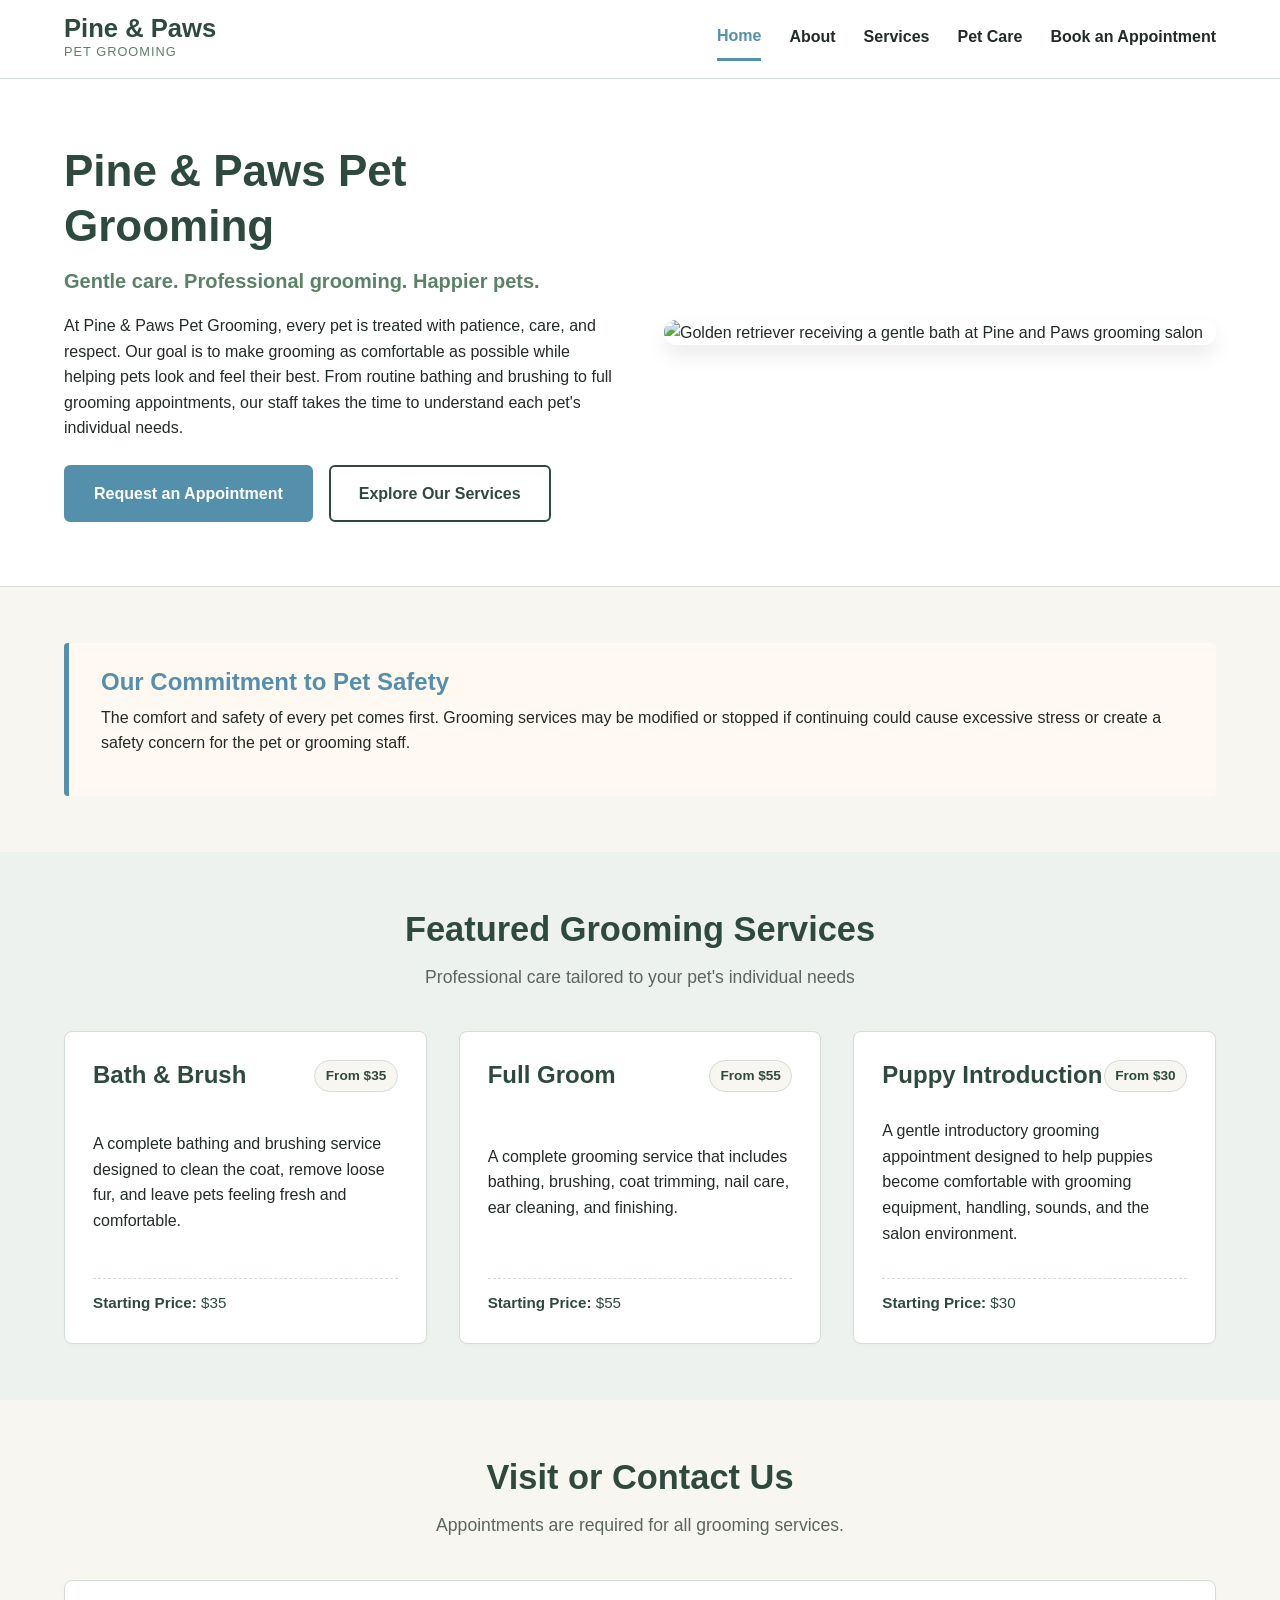
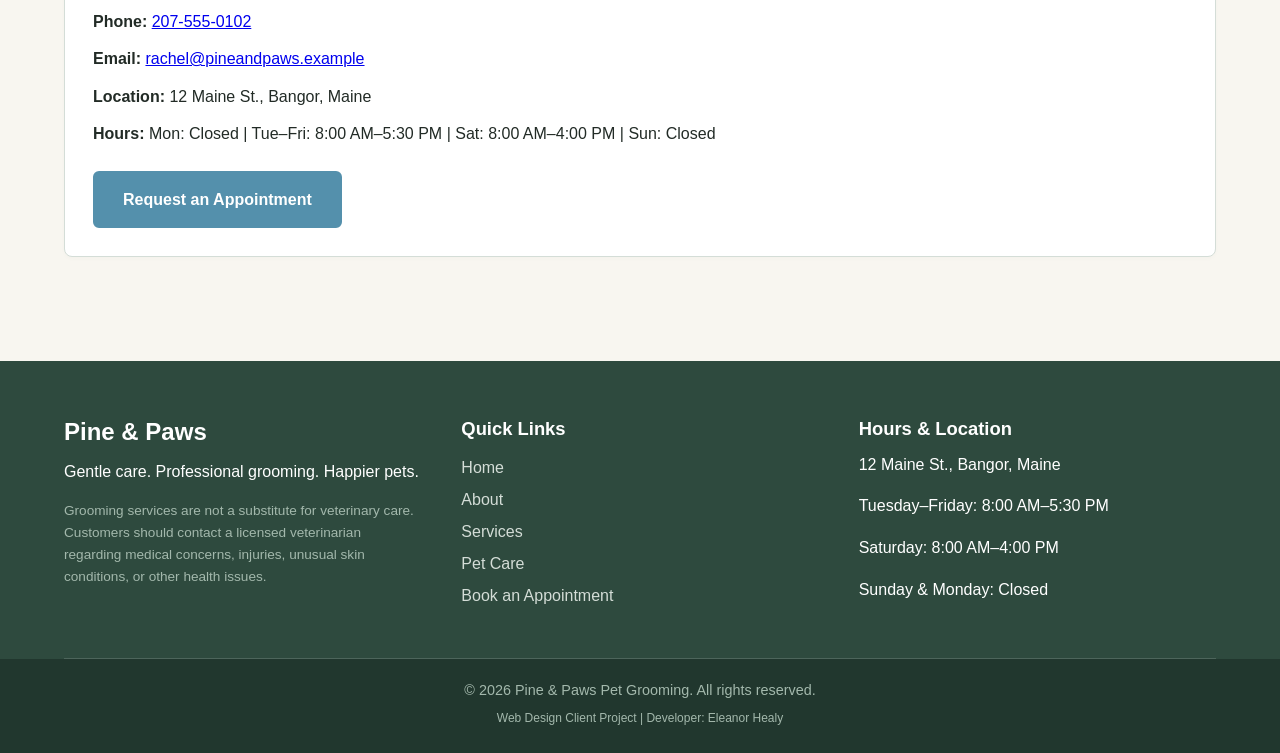
==== index.html @ 64200d26 "Update HTML Working on fixing my book page still" ====
<!DOCTYPE html>
<html lang="en">

<head>
   <meta charset="UTF-8">
   <meta name="viewport" content="width=device-width, initial-scale=1.0">
   <title>Pine & Paws Pet Grooming | Gentle & Professional Care in Bangor, ME</title>
   <link rel="stylesheet" href="css/style.css">
</head>

<body>

   <header class="site-header">
       <div class="container header-container">
           <a href="index.html" class="brand-logo" aria-label="Pine and Paws Pet Grooming Home">
               <div>
                   <span class="logo-text">Pine & Paws</span>
                   <span class="logo-tagline">Pet Grooming</span>
               </div>
           </a>
           <nav class="main-nav" aria-label="Main Navigation">
               <ul>
                   <li><a href="index.html" class="active">Home</a></li>
                   <li><a href="about.html">About</a></li>
                   <li><a href="services.html">Services</a></li>
                   <li><a href="pet-care.html">Pet Care</a></li>
                   <li><a href="book.html">Book an Appointment</a></li>
               </ul>
           </nav>
       </div>
   </header>

   <main>
       <section class="hero" id="home">
           <div class="container hero-grid">
               <div class="hero-content">
                   <h1>Pine & Paws Pet Grooming</h1>
                   <p class="lead">Gentle care. Professional grooming. Happier pets.</p>
                   <p>
                       At Pine & Paws Pet Grooming, every pet is treated with patience, care, and respect. Our goal is to make grooming as comfortable as possible while helping pets look and feel their best. From routine bathing and brushing to full grooming appointments, our staff takes the time to understand each pet's individual needs.
                   </p>
                   <div class="hero-actions">
                       <a href="book.html" class="button">Request an Appointment</a>
                       <a href="services.html" class="button button-outline">Explore Our Services</a>
                   </div>
               </div>
               <div class="hero-image">
                   <img src="https://images.unsplash.com/photo-1719464454959-9cf304ef4774?q=80&w=1170&auto=format&fit=crop" alt="Golden retriever receiving a gentle bath at Pine and Paws grooming salon">
               </div>
           </div>
       </section>

       <section class="section">
           <div class="container">
               <div class="safety-callout">
                   <h3>Our Commitment to Pet Safety</h3>
                   <p>The comfort and safety of every pet comes first. Grooming services may be modified or stopped if continuing could cause excessive stress or create a safety concern for the pet or grooming staff.</p>
               </div>
           </div>
       </section>

       <section class="section section-alt" id="services">
           <div class="container">
               <div class="section-title">
                   <h2>Featured Grooming Services</h2>
                   <p>Professional care tailored to your pet's individual needs</p>
               </div>
              
               <div class="card-grid">
                   <article class="card service-card">
                       <div class="service-card-header">
                           <h3>Bath & Brush</h3>
                           <span class="badge">From $35</span>
                       </div>
                       <p>A complete bathing and brushing service designed to clean the coat, remove loose fur, and leave pets feeling fresh and comfortable.</p>
                       <div class="service-meta"><strong>Starting Price:</strong> $35</div>
                   </article>

                   <article class="card service-card">
                       <div class="service-card-header">
                           <h3>Full Groom</h3>
                           <span class="badge">From $55</span>
                       </div>
                       <p>A complete grooming service that includes bathing, brushing, coat trimming, nail care, ear cleaning, and finishing.</p>
                       <div class="service-meta"><strong>Starting Price:</strong> $55</div>
                   </article>

                   <article class="card service-card">
                       <div class="service-card-header">
                           <h3>Puppy Introduction</h3>
                           <span class="badge">From $30</span>
                       </div>
                       <p>A gentle introductory grooming appointment designed to help puppies become comfortable with grooming equipment, handling, sounds, and the salon environment.</p>
                       <div class="service-meta"><strong>Starting Price:</strong> $30</div>
                   </article>
               </div>
           </div>
       </section>

       <section class="section" id="contact">
           <div class="container">
               <div class="section-title">
                   <h2>Visit or Contact Us</h2>
                   <p>Appointments are required for all grooming services.</p>
               </div>

               <div class="card">
                   <ul class="contact-info-list">
                       <li class="contact-info-item">
                           <strong>Phone:</strong> <a href="tel:2075550102">207-555-0102</a>
                       </li>
                       <li class="contact-info-item">
                           <strong>Email:</strong> <a href="mailto:rachel@pineandpaws.example">rachel@pineandpaws.example</a>
                       </li>
                       <li class="contact-info-item">
                           <strong>Location:</strong> 12 Maine St., Bangor, Maine
                       </li>
                       <li class="contact-info-item">
                           <strong>Hours:</strong> Mon: Closed | Tue–Fri: 8:00 AM–5:30 PM | Sat: 8:00 AM–4:00 PM | Sun: Closed
                       </li>
                   </ul>
                   <a href="book.html" class="button">Request an Appointment</a>
               </div>
           </div>
       </section>
   </main>

   <footer class="site-footer">
       <div class="container footer-grid">
           <div class="footer-col">
               <h3>Pine & Paws</h3>
               <p>Gentle care. Professional grooming. Happier pets.</p>
               <p class="disclaimer-text">Grooming services are not a substitute for veterinary care. Customers should contact a licensed veterinarian regarding medical concerns, injuries, unusual skin conditions, or other health issues.</p>
           </div>
           <div class="footer-col">
               <h4>Quick Links</h4>
               <ul>
                   <li><a href="index.html">Home</a></li>
                   <li><a href="about.html">About</a></li>
                   <li><a href="services.html">Services</a></li>
                   <li><a href="pet-care.html">Pet Care</a></li>
                   <li><a href="book.html">Book an Appointment</a></li>
               </ul>
           </div>
           <div class="footer-col">
               <h4>Hours & Location</h4>
               <p>12 Maine St., Bangor, Maine</p>
               <p>Tuesday–Friday: 8:00 AM–5:30 PM</p>
               <p>Saturday: 8:00 AM–4:00 PM</p>
               <p>Sunday & Monday: Closed</p>
           </div>
       </div>
       <div class="footer-bottom">
           <div class="container">
               <p>&copy; 2026 Pine & Paws Pet Grooming. All rights reserved.</p>
               <p><small>Web Design Client Project | Developer: Eleanor Healy</small></p>
           </div>
       </div>
   </footer>

</body>
</html>
---- css/style.css ----
/* ==========================================================================
   1. CSS Variables & Global Resets
   ========================================================================== */
:root {
  --primary: #2E4A3E;        
  --secondary: #5B8266;      
  --accent: #5490ac;        
  --bg-main: #F8F6F0;        
  --bg-card: #FFFFFF;       
  --bg-alt: #EEF2EE;         
  --text: #222B26;           
  --text-muted: #5A665E;    
  --border: #D4DDD7;        
}

*, *::before, *::after {
  box-sizing: border-box;
  margin: 0;
  padding: 0;
}

body {
  font-family: 'Plus Jakarta Sans', Arial, Helvetica, sans-serif;
  color: var(--text);
  background-color: var(--bg-main);
  line-height: 1.6;
}

img {
  max-width: 100%;
  height: auto;
  display: block;
}

h1, h2, h3, h4 {
  color: var(--primary);
  line-height: 1.25;
  margin-bottom: 0.75rem;
}

h1 { font-size: 2.5rem; }
h2 { font-size: 2rem; }
h3 { font-size: 1.5rem; }
h4 { font-size: 1.15rem; }

p {
  margin-bottom: 1rem;
}

/* ==========================================================================
   2. Container & Utility Classes
   ========================================================================== */
.container {
  width: 90%;
  max-width: 1200px;
  margin: 0 auto;
}

.section {
  padding: 3.5rem 0;
}

.section-alt {
  background-color: var(--bg-alt);
}

.section-title {
  text-align: center;
  margin-bottom: 2.5rem;
}

.section-title p {
  color: var(--text-muted);
  font-size: 1.1rem;
}

.button {
  display: inline-block;
  padding: 0.85rem 1.75rem;
  background-color: var(--accent);
  color: #FFFFFF;
  text-decoration: none;
  border-radius: 6px;
  font-weight: 600;
  border: 2px solid var(--accent);
  transition: background-color 0.2s ease, color 0.2s ease;
  cursor: pointer;
}

.button:hover {
  background-color: #2c708b;
  border-color: #2c708b;
  color: #FFFFFF;
}

.button-outline {
  background-color: transparent;
  color: var(--primary);
  border-color: var(--primary);
}

.button-outline:hover {
  background-color: var(--primary);
  color: #FFFFFF;
}

.badge {
  display: inline-block;
  background-color: var(--bg-main);
  color: var(--primary);
  padding: 0.25rem 0.65rem;
  border-radius: 20px;
  font-size: 0.85rem;
  font-weight: 700;
  border: 1px solid var(--border);
}

.safety-callout {
  background-color: #FFF9F2;
  border-left: 5px solid var(--accent);
  padding: 1.5rem 2rem;
  border-radius: 4px;
}

.safety-callout h3 {
  color: var(--accent);
  margin-bottom: 0.5rem;
}

/* ==========================================================================
   3. Site Header & Navigation
   ========================================================================== */
.site-header {
  background-color: var(--bg-card);
  border-bottom: 1px solid var(--border);
  position: sticky;
  top: 0;
  z-index: 100;
}

.header-container {
  display: flex;
  justify-content: space-between;
  align-items: center;
  padding: 1rem 0;
}

.brand-logo {
  text-decoration: none;
}

.logo-text {
  display: block;
  font-size: 1.6rem;
  font-weight: 800;
  color: var(--primary);
  line-height: 1;
}

.logo-tagline {
  display: block;
  font-size: 0.8rem;
  color: var(--secondary);
  text-transform: uppercase;
  letter-spacing: 1px;
}

.main-nav ul {
  display: flex;
  list-style: none;
  gap: 1.75rem;
}

.main-nav a {
  text-decoration: none;
  color: var(--text);
  font-weight: 600;
  padding-bottom: 0.25rem;
  transition: color 0.2s ease, border-bottom 0.2s ease;
}

.main-nav a:hover,
.main-nav a.active {
  color: var(--accent);
  border-bottom: 2px solid var(--accent);
}

/* ==========================================================================
   4. Hero Section
   ========================================================================== */
.hero {
  padding: 4rem 0;
  background-color: var(--bg-card);
  border-bottom: 1px solid var(--border);
}

.hero-grid {
  display: flex;
  align-items: center;
  gap: 3rem;
}

.hero-content {
  flex: 1;
}

.hero-content .lead {
  font-size: 1.25rem;
  color: var(--secondary);
  font-weight: 600;
  margin-bottom: 1rem;
}

.hero-actions {
  display: flex;
  gap: 1rem;
  margin-top: 1.5rem;
}

.hero-image {
  flex: 1;
}

.hero-image img {
  border-radius: 12px;
  box-shadow: 0 10px 20px rgba(0,0,0,0.08);
}

/* ==========================================================================
   5. Card Grids & Content Components
   ========================================================================== */
.card-grid {
  display: grid;
  grid-template-columns: repeat(3, 1fr);
  gap: 2rem;
}

.pet-care-grid {
  display: grid;
  grid-template-columns: repeat(2, 1fr);
  gap: 2rem;
}

.card {
  background: var(--bg-card);
  padding: 1.75rem;
  border: 1px solid var(--border);
  border-radius: 8px;
  box-shadow: 0 2px 4px rgba(0,0,0,0.02);
}

.service-card {
  display: flex;
  flex-direction: column;
  justify-content: space-between;
}

.service-card-header {
  display: flex;
  justify-content: space-between;
  align-items: flex-start;
  margin-bottom: 1rem;
}

.service-meta {
  margin-top: 1rem;
  padding-top: 0.75rem;
  border-top: 1px dashed var(--border);
  font-size: 0.95rem;
  color: var(--primary);
}


.contact-info-list {
  list-style: none;
  margin-bottom: 1.5rem;
}

.contact-info-item {
  margin-bottom: 0.75rem;
}

/* ==========================================================================
   6. Form Controls & Layouts
   ========================================================================== */
.two-column {
  display: flex;
  gap: 2rem;
}

.two-column .col {
  flex: 1;
}

.form-group {
  margin-bottom: 1.25rem;
}

.form-group label {
  display: block;
  font-weight: 600;
  margin-bottom: 0.35rem;
}

.form-control {
  width: 100%;
  padding: 0.75rem;
  border: 1px solid var(--border);
  border-radius: 6px;
  font-family: inherit;
  font-size: 1rem;
  background-color: var(--bg-main);
}

.form-control:focus {
  outline: none;
  border-color: var(--secondary);
  background-color: #FFFFFF;
}

textarea.form-control {
  min-height: 120px;
  resize: vertical;
}

/* ==========================================================================
   7. Site Footer
   ========================================================================== */
.site-footer {
  background-color: var(--primary);
  color: #FFFFFF;
  padding: 3.5rem 0 0 0;
  margin-top: 3rem;
}

.site-footer h3, 
.site-footer h4 {
  color: #FFFFFF;
}

.footer-grid {
  display: flex;
  justify-content: space-between;
  gap: 2.5rem;
  padding-bottom: 2.5rem;
  border-bottom: 1px solid rgba(255,255,255,0.15);
}

.footer-col {
  flex: 1;
}

.footer-col ul {
  list-style: none;
}

.footer-col a {
  color: #D4DDD7;
  text-decoration: none;
  line-height: 2;
  transition: color 0.2s ease;
}

.footer-col a:hover {
  color: var(--accent);
}

.disclaimer-text {
  font-size: 0.85rem;
  color: #A3B8AC;
  margin-top: 0.75rem;
}

.footer-bottom {
  background-color: #21372E;
  padding: 1.25rem 0;
  text-align: center;
  font-size: 0.9rem;
  color: #A3B8AC;
}

.footer-bottom p {
  margin-bottom: 0.25rem;
}

/* ==========================================================================
   8. About Page
   ========================================================================== */
.about-hero {
  background-color: var(--bg-card);
  padding: 3rem 0;
  border-bottom: 1px solid var(--border);
  text-align: center;
}

.about-hero h1 {
  margin-bottom: 0.5rem;
}

.about-hero .lead {
  font-size: 1.2rem;
  color: var(--secondary);
  max-width: 700px;
  margin: 0 auto;
}


.about-story-grid {
  display: flex;
  align-items: center;
  gap: 3rem;
}

.about-story-content {
  flex: 1;
}

.about-story-image {
  flex: 1;
}

.about-story-image img {
  border-radius: 12px;
  box-shadow: 0 8px 16px rgba(0,0,0,0.06);
}


.values-grid {
  display: grid;
  grid-template-columns: repeat(3, 1fr);
  gap: 1.5rem;
}

.value-card {
  text-align: center;
  padding: 2rem 1.5rem;
}

.value-card h3 {
  color: var(--primary);
  margin-bottom: 0.75rem;
}


.team-card {
  display: flex;
  align-items: center;
  gap: 2rem;
  background-color: var(--bg-card);
  border: 1px solid var(--border);
  border-radius: 8px;
  padding: 2rem;
}

.team-image {
  width: 220px;
  height: 220px;
  object-fit: cover;
  border-radius: 50%;
  border: 4px solid var(--secondary);
  flex-shrink: 0;
}

.team-details {
  flex: 1;
}

.team-role {
  color: var(--accent);
  font-weight: 700;
  font-size: 0.95rem;
  text-transform: uppercase;
  letter-spacing: 0.5px;
  margin-bottom: 0.75rem;
}
/* ==========================================================================
   9. Services Page
   ========================================================================== */
.about-hero {
  background-color: var(--bg-card);
  padding: 3rem 0;
  border-bottom: 1px solid var(--border);
  text-align: center;
}

.about-hero h1 {
  margin-bottom: 0.5rem;
}

.about-hero .lead {
  font-size: 1.2rem;
  color: var(--secondary);
  max-width: 700px;
  margin: 0 auto;
}


.about-story-grid {
  display: flex;
  align-items: center;
  gap: 3rem;
}

.about-story-content {
  flex: 1;
}

.about-story-image {
  flex: 1;
}

.about-story-image img {
  border-radius: 12px;
  box-shadow: 0 8px 16px rgba(0,0,0,0.06);
}


.values-grid {
  display: grid;
  grid-template-columns: repeat(3, 1fr);
  gap: 1.5rem;
}

.value-card {
  text-align: center;
  padding: 2rem 1.5rem;
}

.value-card h3 {
  color: var(--primary);
  margin-bottom: 0.75rem;
}


.team-card {
  display: flex;
  align-items: center;
  gap: 2rem;
  background-color: var(--bg-card);
  border: 1px solid var(--border);
  border-radius: 8px;
  padding: 2rem;
}

.team-image {
  width: 220px;
  height: 220px;
  object-fit: cover;
  border-radius: 50%;
  border: 4px solid var(--secondary);
  flex-shrink: 0;
}

.team-details {
  flex: 1;
}

.team-role {
  color: var(--accent);
  font-weight: 700;
  font-size: 0.95rem;
  text-transform: uppercase;
  letter-spacing: 0.5px;
  margin-bottom: 0.75rem;
}
/* ==========================================================================
   10. Booking Page
   ========================================================================== */
.about-hero {
  background-color: var(--bg-card);
  padding: 3rem 0;
  border-bottom: 1px solid var(--border);
  text-align: center;
}

.about-hero h1 {
  margin-bottom: 0.5rem;
}

.about-hero .lead {
  font-size: 1.2rem;
  color: var(--secondary);
  max-width: 700px;
  margin: 0 auto;
}


.about-story-grid {
  display: flex;
  align-items: center;
  gap: 3rem;
}

.about-story-content {
  flex: 1;
}

.about-story-image {
  flex: 1;
}

.about-story-image img {
  border-radius: 12px;
  box-shadow: 0 8px 16px rgba(0,0,0,0.06);
}


.values-grid {
  display: grid;
  grid-template-columns: repeat(3, 1fr);
  gap: 1.5rem;
}

.value-card {
  text-align: center;
  padding: 2rem 1.5rem;
}

.value-card h3 {
  color: var(--primary);
  margin-bottom: 0.75rem;
}


.team-card {
  display: flex;
  align-items: center;
  gap: 2rem;
  background-color: var(--bg-card);
  border: 1px solid var(--border);
  border-radius: 8px;
  padding: 2rem;
}

.team-image {
  width: 220px;
  height: 220px;
  object-fit: cover;
  border-radius: 50%;
  border: 4px solid var(--secondary);
  flex-shrink: 0;
}

.team-details {
  flex: 1;
}

.team-role {
  color: var(--accent);
  font-weight: 700;
  font-size: 0.95rem;
  text-transform: uppercase;
  letter-spacing: 0.5px;
  margin-bottom: 0.75rem;
}
.cta-container {
  text-align: center;
  padding: 2rem;
  background-color: var(--bg-card); /* Matches card background */
  border-radius: 8px;
  border: 1px solid var(--border);
}

.cta-button {
  display: inline-block;
  padding: 12px 28px;
  font-size: 1rem;
  font-weight: 600;
  color: #ffffff;
  background-color: var(--accent); /* Uses your primary accent color (#5490ac) */
  border: none;
  border-radius: 6px;
  text-decoration: none;
  transition: background-color 0.2s ease-in-out, transform 0.1s ease-in-out;
  cursor: pointer;
}

.cta-button:hover {
  background-color: #427891; /* Darkened variant of --accent for hover effect */
  transform: translateY(-2px);
}

.cta-button:focus {
  outline: 3px solid var(--secondary); /* Highlight ring using secondary color */
}
/* ==========================================================================
   11. Phase 2: Accessibility & Focus States
   ========================================================================== */

a:focus-visible,
button:focus-visible,
input:focus-visible,
select:focus-visible,
textarea:focus-visible,
.cta-button:focus-visible {
  outline: 3px solid var(--accent);
  outline-offset: 3px;
  border-radius: 4px;
}

.main-nav a,
.button,
.cta-button,
.form-control,
button {
  min-height: 44px;
  display: inline-flex;
  align-items: center;
}

.main-nav a.active {
  font-weight: 700;
  border-bottom: 3px solid var(--accent);
}

h1 {
  font-size: clamp(2rem, 4vw + 1rem, 2.75rem);
}

h2 {
  font-size: clamp(1.5rem, 2.5vw + 0.8rem, 2.15rem);
}


/* ==========================================================================
   12. Responsive Breakpoint 1: Tablets & Laptops (max-width: 900px)
   ========================================================================== */
@media (max-width: 900px) {
  .container {
    width: 92%;
  }

  .card-grid,
  .values-grid {
    grid-template-columns: repeat(2, 1fr);
    gap: 1.5rem;
  }

  .hero-grid,
  .about-story-grid {
    gap: 2rem;
  }

  .footer-grid {
    flex-wrap: wrap;
    gap: 2rem;
  }

  .footer-col {
    flex: 1 1 45%;
  }

  .team-card {
    gap: 1.5rem;
    padding: 1.5rem;
  }

  .team-image {
    width: 160px;
    height: 160px;
  }
}


/* ==========================================================================
   13. Responsive Breakpoint 2: Smartphones & Mobile (max-width: 600px)
   ========================================================================== */
@media (max-width: 600px) {
  /* Section padding optimization */
  .section {
    padding: 2.25rem 0;
  }

  .header-container {
    flex-direction: column;
    gap: 1rem;
    text-align: center;
  }

  .main-nav ul {
    flex-direction: column;
    gap: 0.5rem;
    width: 100%;
  }

  .main-nav a {
    display: block;
    width: 100%;
    justify-content: center;
    background-color: var(--bg-alt);
    border-radius: 6px;
    padding: 0.65rem 1rem;
  }

  .main-nav a.active {
    border-bottom: none;
    border-left: 4px solid var(--accent);
  }

  .hero-grid,
  .about-story-grid {
    flex-direction: column;
    text-align: center;
  }

  .hero-actions {
    flex-direction: column;
    width: 100%;
  }

  .hero-actions .button {
    width: 100%;
    justify-content: center;
  }

  .card-grid,
  .pet-care-grid,
  .values-grid {
    grid-template-columns: 1fr;
    gap: 1.25rem;
  }

  .two-column {
    flex-direction: column;
    gap: 0;
  }

  .form-control {
    width: 100%;
  }

  .team-card {
    flex-direction: column;
    text-align: center;
  }

  .team-image {
    width: 140px;
    height: 140px;
  }

  /* Footer Mobile Stacking */
  .footer-grid {
    flex-direction: column;
    gap: 1.5rem;
  }

  .footer-col {
    flex: 1 1 100%;
  }

  /* Mobile Safety Callout */
  .safety-callout {
    padding: 1.25rem 1rem;
  }
}
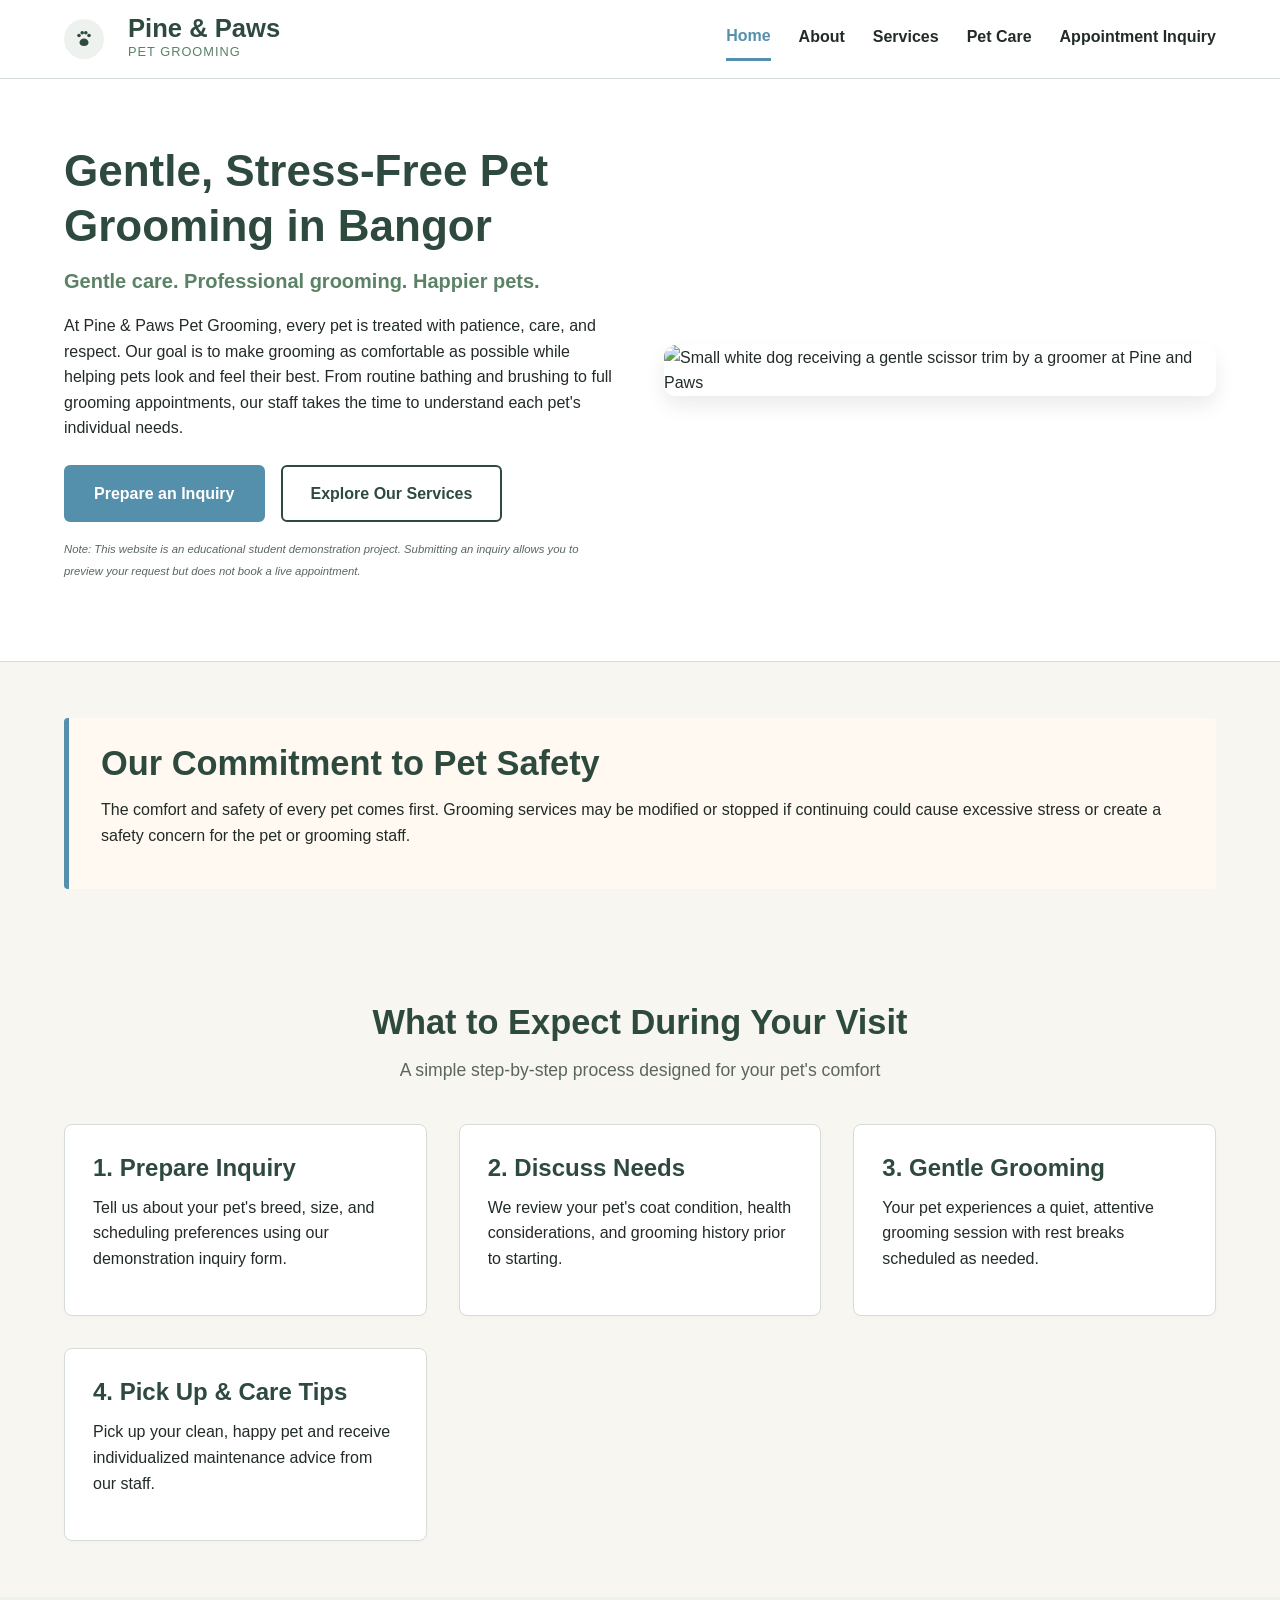
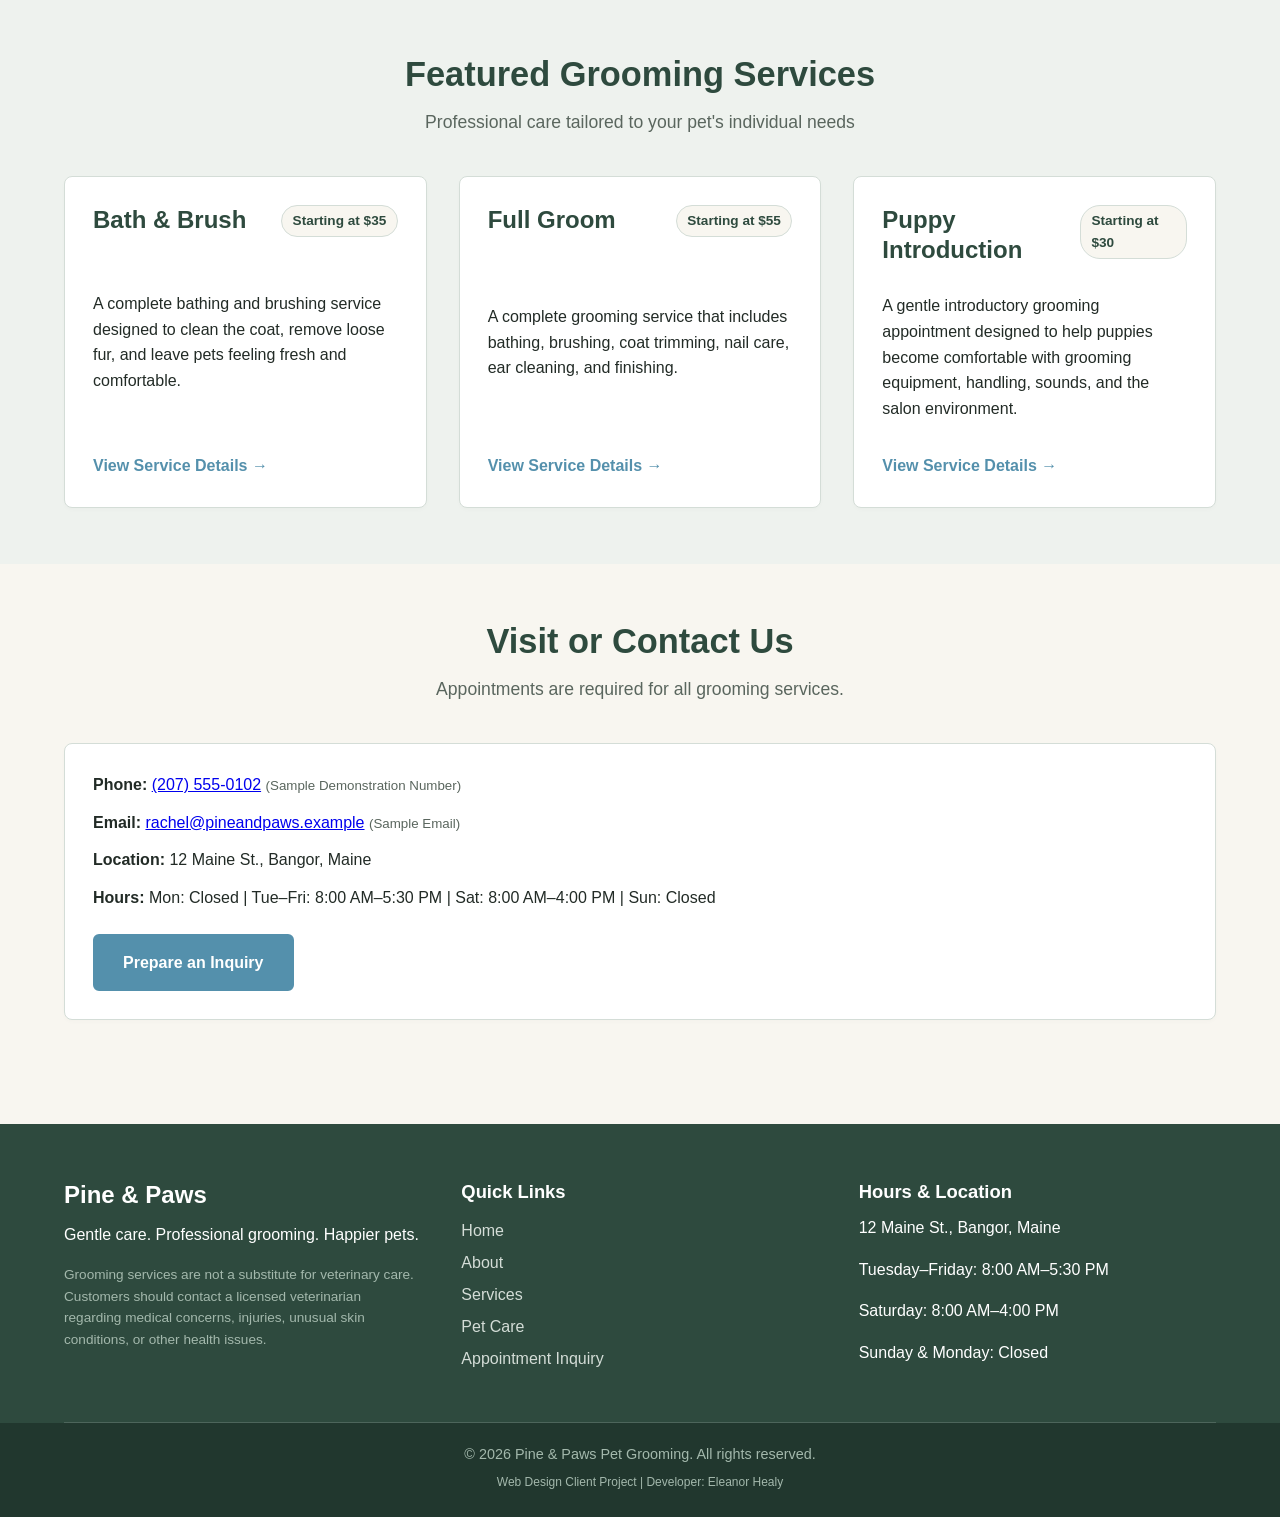
==== commit 0a020d7d: "Updated the pages to better meet the requirments I worked on all the pages to meet the new requests " ====
--- a/index.html
+++ b/index.html
@@ -13,39 +13,54 @@
    <header class="site-header">
        <div class="container header-container">
            <a href="index.html" class="brand-logo" aria-label="Pine and Paws Pet Grooming Home">
+               <!-- Paw Print Logo Mark -->
+               <div class="logo-mark" aria-hidden="true" style="display: flex; align-items: center; justify-content: center; width: 40px; height: 40px; background-color: var(--bg-alt); border-radius: 50%; color: var(--primary); flex-shrink: 0; margin-right: 0.75rem;">
+                   <svg width="24" height="24" viewBox="0 0 24 24" fill="currentColor" style="color: var(--primary);">
+                       <!-- Main pad -->
+                       <path d="M12 11.5c-2.5 0-4.5 1.8-4.5 4 0 1.8 1.5 3.5 4.5 3.5s4.5-1.7 4.5-3.5c0-2.2-2-4-4.5-4z"/>
+                       <!-- Toe pads -->
+                       <circle cx="7" cy="8.5" r="1.8"/>
+                       <circle cx="10.2" cy="5.8" r="1.8"/>
+                       <circle cx="13.8" cy="5.8" r="1.8"/>
+                       <circle cx="17" cy="8.5" r="1.8"/>
+                   </svg>
+               </div>
                <div>
                    <span class="logo-text">Pine & Paws</span>
                    <span class="logo-tagline">Pet Grooming</span>
                </div>
-           </a>
-           <nav class="main-nav" aria-label="Main Navigation">
-               <ul>
-                   <li><a href="index.html" class="active">Home</a></li>
-                   <li><a href="about.html">About</a></li>
-                   <li><a href="services.html">Services</a></li>
-                   <li><a href="pet-care.html">Pet Care</a></li>
-                   <li><a href="book.html">Book an Appointment</a></li>
-               </ul>
-           </nav>
+            </a>
+        
+            <nav class="main-nav" id="main-navigation" aria-label="Main Navigation">
+                <ul>
+                    <li><a href="index.html" class="active">Home</a></li>
+                    <li><a href="about.html">About</a></li>
+                    <li><a href="services.html">Services</a></li>
+                    <li><a href="pet-care.html">Pet Care</a></li>
+                    <li><a href="contact.html">Appointment Inquiry</a></li>
+                </ul>
+            </nav>
        </div>
+       <script src="js/script.js" defer></script>
    </header>
 
    <main>
        <section class="hero" id="home">
            <div class="container hero-grid">
                <div class="hero-content">
-                   <h1>Pine & Paws Pet Grooming</h1>
+                   <h1>Gentle, Stress-Free Pet Grooming in Bangor</h1>
                    <p class="lead">Gentle care. Professional grooming. Happier pets.</p>
                    <p>
                        At Pine & Paws Pet Grooming, every pet is treated with patience, care, and respect. Our goal is to make grooming as comfortable as possible while helping pets look and feel their best. From routine bathing and brushing to full grooming appointments, our staff takes the time to understand each pet's individual needs.
                    </p>
                    <div class="hero-actions">
-                       <a href="book.html" class="button">Request an Appointment</a>
+                       <a href="contact.html" class="button">Prepare an Inquiry</a>
                        <a href="services.html" class="button button-outline">Explore Our Services</a>
                    </div>
+                   <p class="demo-note-inline" style="margin-top: 1rem; font-size: 0.85rem; color: var(--text-muted, #5A665E);"><small><em>Note: This website is an educational student demonstration project. Submitting an inquiry allows you to preview your request but does not book a live appointment.</em></small></p>
                </div>
                <div class="hero-image">
-                   <img src="https://images.unsplash.com/photo-1719464454959-9cf304ef4774?q=80&w=1170&auto=format&fit=crop" alt="Golden retriever receiving a gentle bath at Pine and Paws grooming salon">
+                   <img src="https://images.unsplash.com/photo-1719464454959-9cf304ef4774?q=80&w=1170&auto=format&fit=crop" alt="Small white dog receiving a gentle scissor trim by a groomer at Pine and Paws">
                </div>
            </div>
        </section>
@@ -53,8 +68,35 @@
        <section class="section">
            <div class="container">
                <div class="safety-callout">
-                   <h3>Our Commitment to Pet Safety</h3>
+                   <h2>Our Commitment to Pet Safety</h2>
                    <p>The comfort and safety of every pet comes first. Grooming services may be modified or stopped if continuing could cause excessive stress or create a safety concern for the pet or grooming staff.</p>
+               </div>
+           </div>
+       </section>
+
+       <section class="section" id="what-to-expect">
+           <div class="container">
+               <div class="section-title">
+                   <h2>What to Expect During Your Visit</h2>
+                   <p>A simple step-by-step process designed for your pet's comfort</p>
+               </div>
+               <div class="card-grid">
+                   <div class="card">
+                       <h3>1. Prepare Inquiry</h3>
+                       <p>Tell us about your pet's breed, size, and scheduling preferences using our demonstration inquiry form.</p>
+                   </div>
+                   <div class="card">
+                       <h3>2. Discuss Needs</h3>
+                       <p>We review your pet's coat condition, health considerations, and grooming history prior to starting.</p>
+                   </div>
+                   <div class="card">
+                       <h3>3. Gentle Grooming</h3>
+                       <p>Your pet experiences a quiet, attentive grooming session with rest breaks scheduled as needed.</p>
+                   </div>
+                   <div class="card">
+                       <h3>4. Pick Up & Care Tips</h3>
+                       <p>Pick up your clean, happy pet and receive individualized maintenance advice from our staff.</p>
+                   </div>
                </div>
            </div>
        </section>
@@ -70,28 +112,34 @@
                    <article class="card service-card">
                        <div class="service-card-header">
                            <h3>Bath & Brush</h3>
-                           <span class="badge">From $35</span>
+                           <span class="badge">Starting at $35</span>
                        </div>
                        <p>A complete bathing and brushing service designed to clean the coat, remove loose fur, and leave pets feeling fresh and comfortable.</p>
-                       <div class="service-meta"><strong>Starting Price:</strong> $35</div>
+                       <div class="card-footer-action" style="margin-top: 1rem;">
+                           <a href="services.html?filter=bath-brush" style="color: var(--accent, #5490ac); font-weight: 600; text-decoration: none;">View Service Details &rarr;</a>
+                       </div>
                    </article>
 
                    <article class="card service-card">
                        <div class="service-card-header">
                            <h3>Full Groom</h3>
-                           <span class="badge">From $55</span>
+                           <span class="badge">Starting at $55</span>
                        </div>
                        <p>A complete grooming service that includes bathing, brushing, coat trimming, nail care, ear cleaning, and finishing.</p>
-                       <div class="service-meta"><strong>Starting Price:</strong> $55</div>
+                       <div class="card-footer-action" style="margin-top: 1rem;">
+                           <a href="services.html?filter=full-groom" style="color: var(--accent, #5490ac); font-weight: 600; text-decoration: none;">View Service Details &rarr;</a>
+                       </div>
                    </article>
 
                    <article class="card service-card">
                        <div class="service-card-header">
                            <h3>Puppy Introduction</h3>
-                           <span class="badge">From $30</span>
+                           <span class="badge">Starting at $30</span>
                        </div>
                        <p>A gentle introductory grooming appointment designed to help puppies become comfortable with grooming equipment, handling, sounds, and the salon environment.</p>
-                       <div class="service-meta"><strong>Starting Price:</strong> $30</div>
+                       <div class="card-footer-action" style="margin-top: 1rem;">
+                           <a href="services.html?filter=puppy-intro" style="color: var(--accent, #5490ac); font-weight: 600; text-decoration: none;">View Service Details &rarr;</a>
+                       </div>
                    </article>
                </div>
            </div>
@@ -107,10 +155,10 @@
                <div class="card">
                    <ul class="contact-info-list">
                        <li class="contact-info-item">
-                           <strong>Phone:</strong> <a href="tel:2075550102">207-555-0102</a>
-                       </li>
-                       <li class="contact-info-item">
-                           <strong>Email:</strong> <a href="mailto:rachel@pineandpaws.example">rachel@pineandpaws.example</a>
+                           <strong>Phone:</strong> <a href="tel:2075550102">(207) 555-0102</a> <small style="color: var(--text-muted, #5A665E);">(Sample Demonstration Number)</small>
+                       </li>
+                       <li class="contact-info-item">
+                           <strong>Email:</strong> <a href="mailto:rachel@pineandpaws.example">rachel@pineandpaws.example</a> <small style="color: var(--text-muted, #5A665E);">(Sample Email)</small>
                        </li>
                        <li class="contact-info-item">
                            <strong>Location:</strong> 12 Maine St., Bangor, Maine
@@ -119,7 +167,7 @@
                            <strong>Hours:</strong> Mon: Closed | Tue–Fri: 8:00 AM–5:30 PM | Sat: 8:00 AM–4:00 PM | Sun: Closed
                        </li>
                    </ul>
-                   <a href="book.html" class="button">Request an Appointment</a>
+                   <a href="contact.html" class="button">Prepare an Inquiry</a>
                </div>
            </div>
        </section>
@@ -139,7 +187,7 @@
                    <li><a href="about.html">About</a></li>
                    <li><a href="services.html">Services</a></li>
                    <li><a href="pet-care.html">Pet Care</a></li>
-                   <li><a href="book.html">Book an Appointment</a></li>
+                   <li><a href="contact.html">Appointment Inquiry</a></li>
                </ul>
            </div>
            <div class="footer-col">
--- a/css/style.css
+++ b/css/style.css
@@ -766,7 +766,6 @@
    13. Responsive Breakpoint 2: Smartphones & Mobile (max-width: 600px)
    ========================================================================== */
 @media (max-width: 600px) {
-  /* Section padding optimization */
   .section {
     padding: 2.25rem 0;
   }
@@ -839,7 +838,6 @@
     height: 140px;
   }
 
-  /* Footer Mobile Stacking */
   .footer-grid {
     flex-direction: column;
     gap: 1.5rem;
@@ -849,8 +847,87 @@
     flex: 1 1 100%;
   }
 
-  /* Mobile Safety Callout */
   .safety-callout {
     padding: 1.25rem 1rem;
   }
+}
+/* Style for the form dropdown trigger button */
+.form-toggle-btn {
+    background-color: #2c4c3b;
+    color: #ffffff;
+    border: none;
+    padding: 0.75rem 1.25rem;
+    font-size: 1rem;
+    border-radius: 4px;
+    cursor: pointer;
+    width: 100%;
+    text-align: left;
+    font-weight: bold;
+    margin-bottom: 1rem;
+}
+
+.form-toggle-btn:hover {
+    background-color: #3d6651;
+}
+
+/* Hide the form content by default */
+.form-dropdown-content {
+    display: none;
+}
+/* Styling for Collapsible Card Header Buttons */
+.card-toggle-btn {
+    background-color: #2c4c3b;
+    color: #ffffff;
+    border: none;
+    padding: 0.75rem 1rem;
+    font-size: 1.1rem;
+    font-weight: bold;
+    border-radius: 4px;
+    cursor: pointer;
+    width: 100%;
+    text-align: left;
+    margin-bottom: 0.5rem;
+}
+
+.card-toggle-btn:hover {
+    background-color: #3d6651;
+}
+
+/* Hide content until expanded */
+.card-dropdown-content {
+    display: none;
+    padding-top: 0.5rem;
+}
+
+/* Display content when the active class is present */
+.collapsible-card.active .card-dropdown-content {
+    display: block;
+}
+/* ==========================================================================
+   Logo Mark Styling
+   ========================================================================== */
+.brand-logo {
+  display: flex;
+  align-items: center;
+  gap: 0.75rem;
+  text-decoration: none;
+}
+
+.logo-mark {
+  display: flex;
+  align-items: center;
+  justify-content: center;
+  width: 40px;
+  height: 40px;
+  background-color: var(--bg-alt);
+  border-radius: 50%;
+  color: var(--primary);
+  flex-shrink: 0;
+}
+
+.logo-mark svg {
+  width: 24px;
+  height: 24px;
+  color: var(--primary);
+  fill: currentColor;
 }
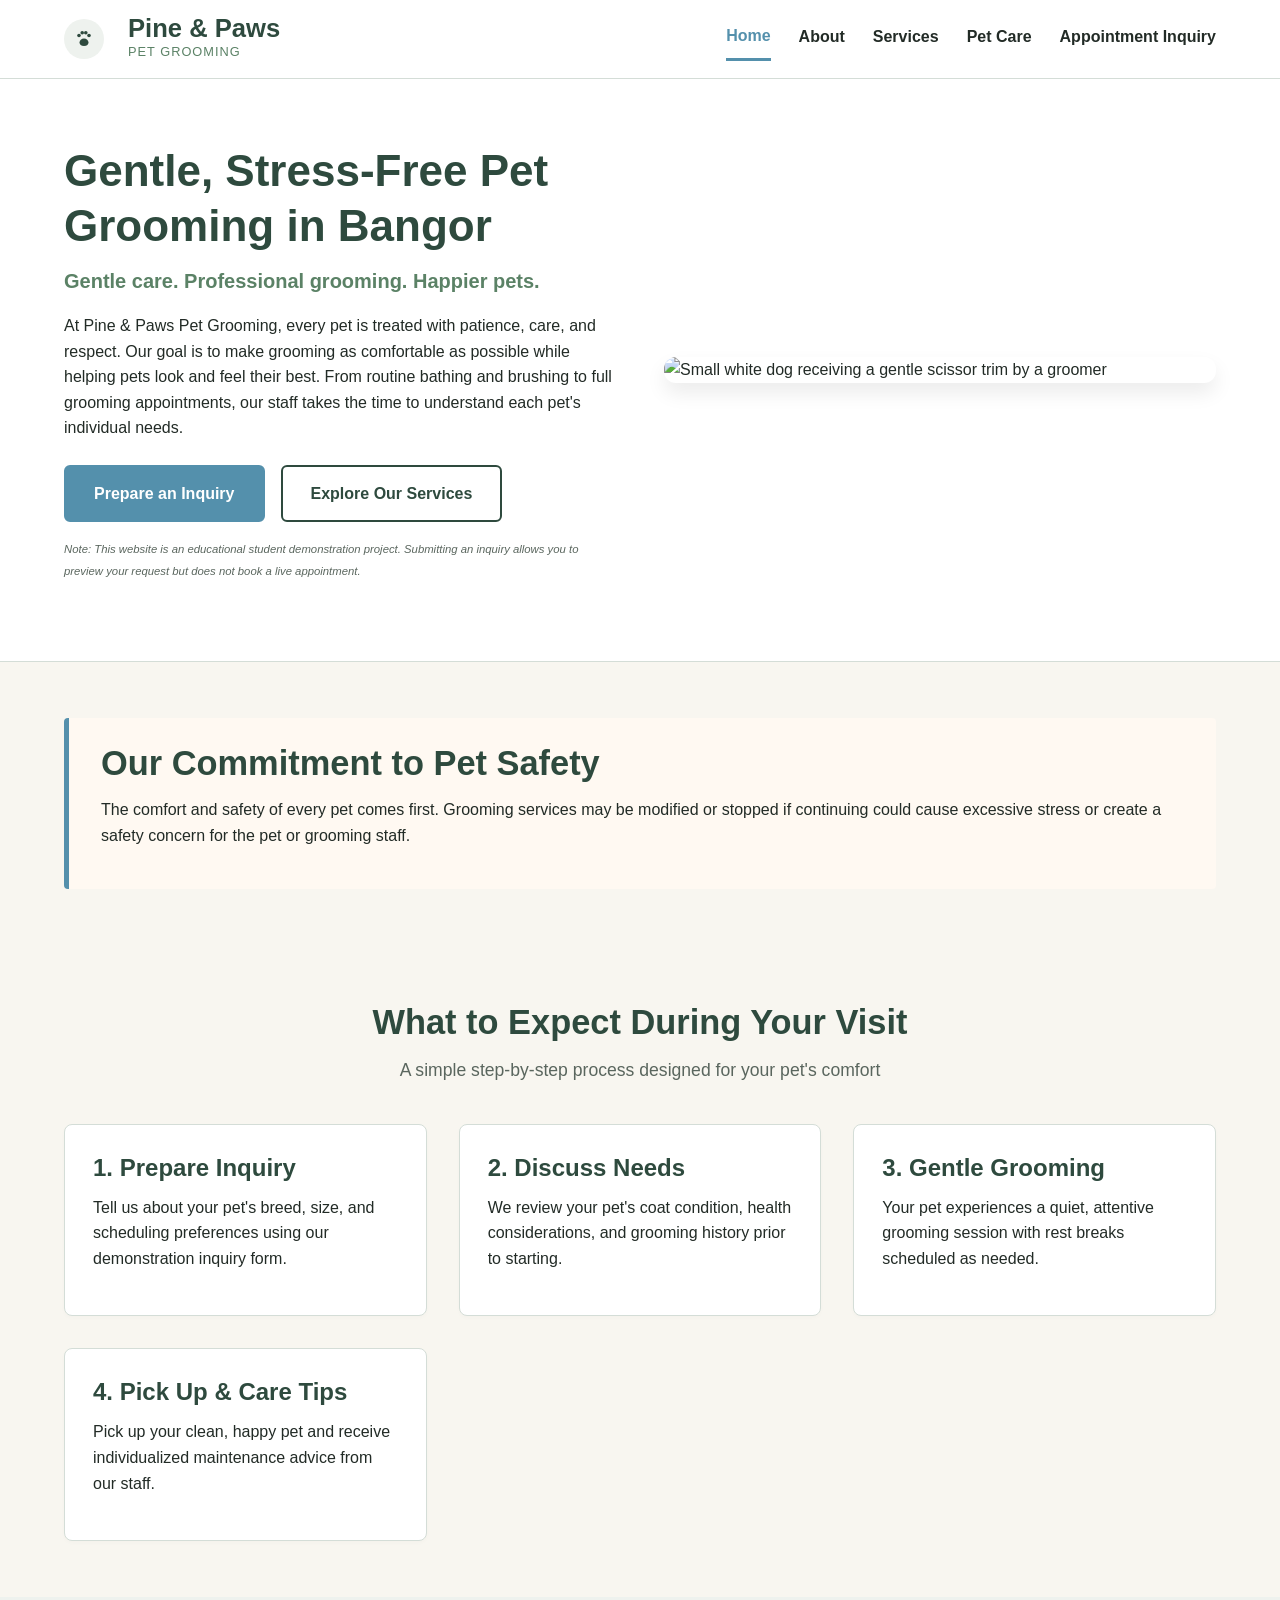
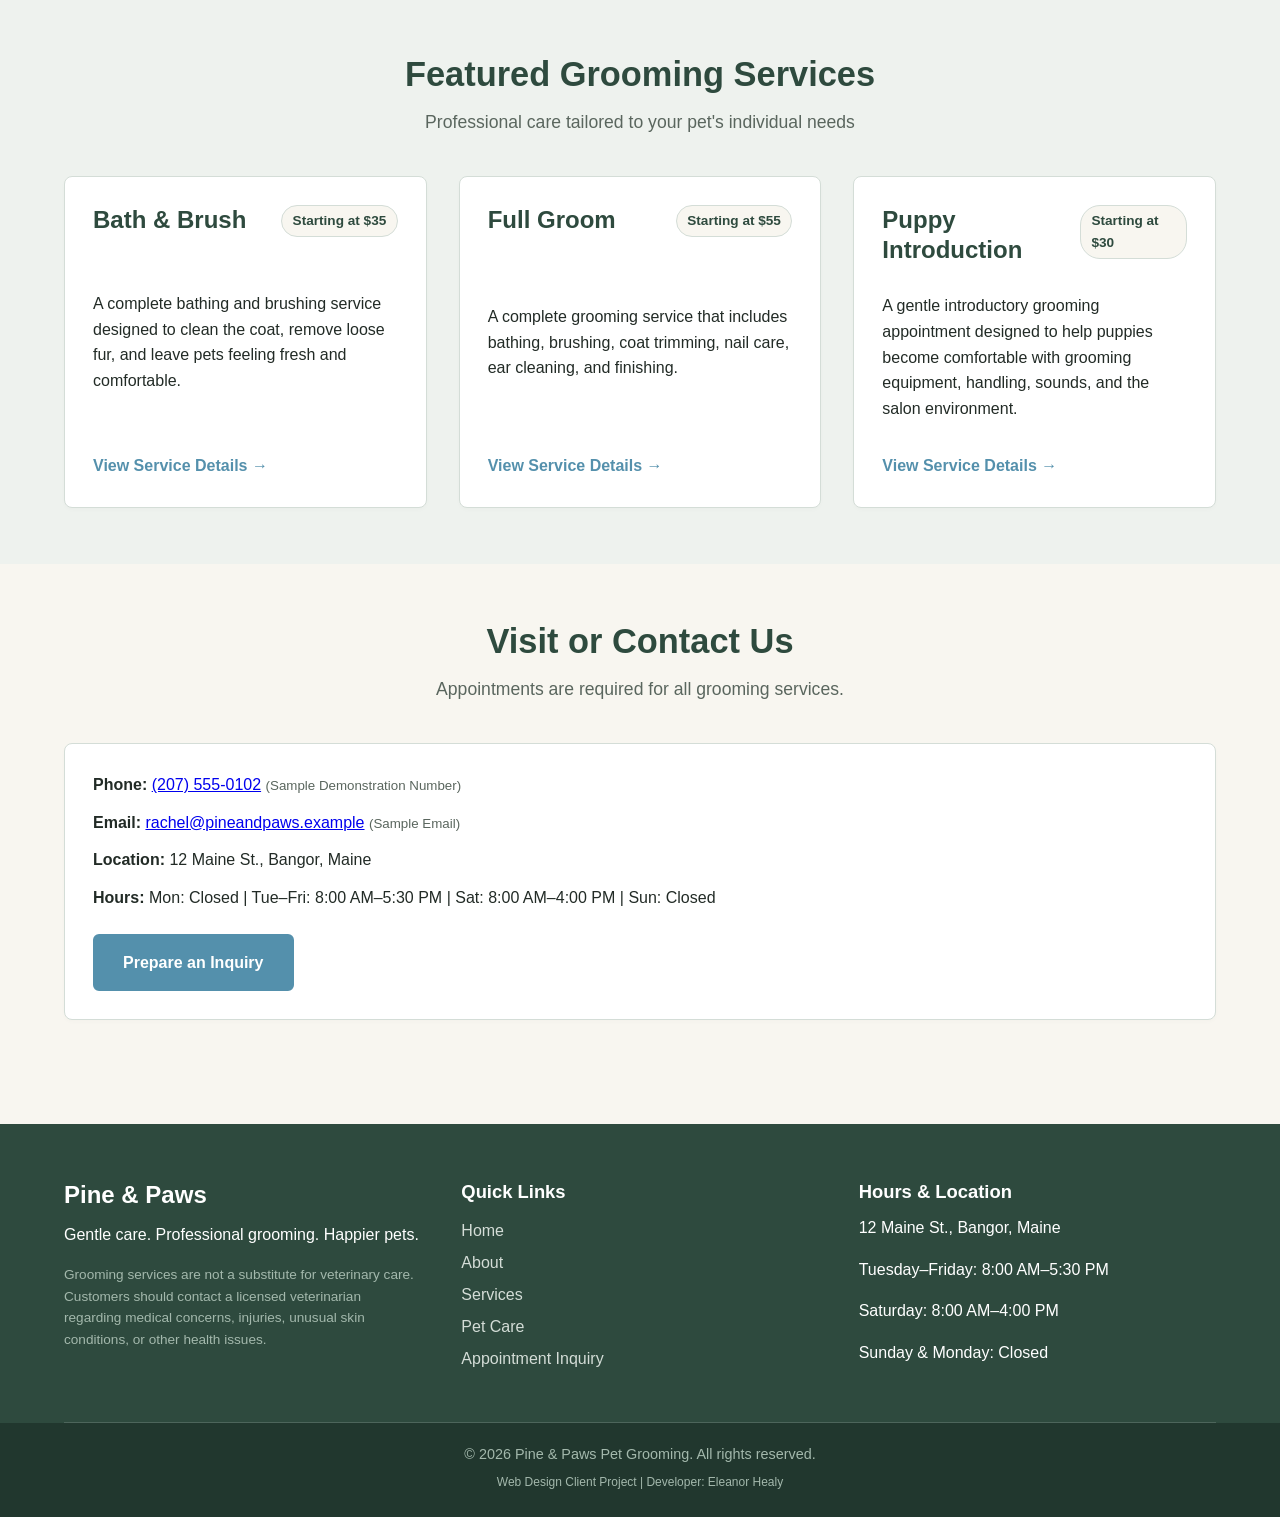
==== commit fa59fdf5: "Updated image descriptions I updated the image descriptions to better match the feedback" ====
--- a/index.html
+++ b/index.html
@@ -60,7 +60,7 @@
                    <p class="demo-note-inline" style="margin-top: 1rem; font-size: 0.85rem; color: var(--text-muted, #5A665E);"><small><em>Note: This website is an educational student demonstration project. Submitting an inquiry allows you to preview your request but does not book a live appointment.</em></small></p>
                </div>
                <div class="hero-image">
-                   <img src="https://images.unsplash.com/photo-1719464454959-9cf304ef4774?q=80&w=1170&auto=format&fit=crop" alt="Small white dog receiving a gentle scissor trim by a groomer at Pine and Paws">
+                   <img src="https://images.unsplash.com/photo-1719464454959-9cf304ef4774?q=80&w=1170&auto=format&fit=crop" alt="Small white dog receiving a gentle scissor trim by a groomer">
                </div>
            </div>
        </section>
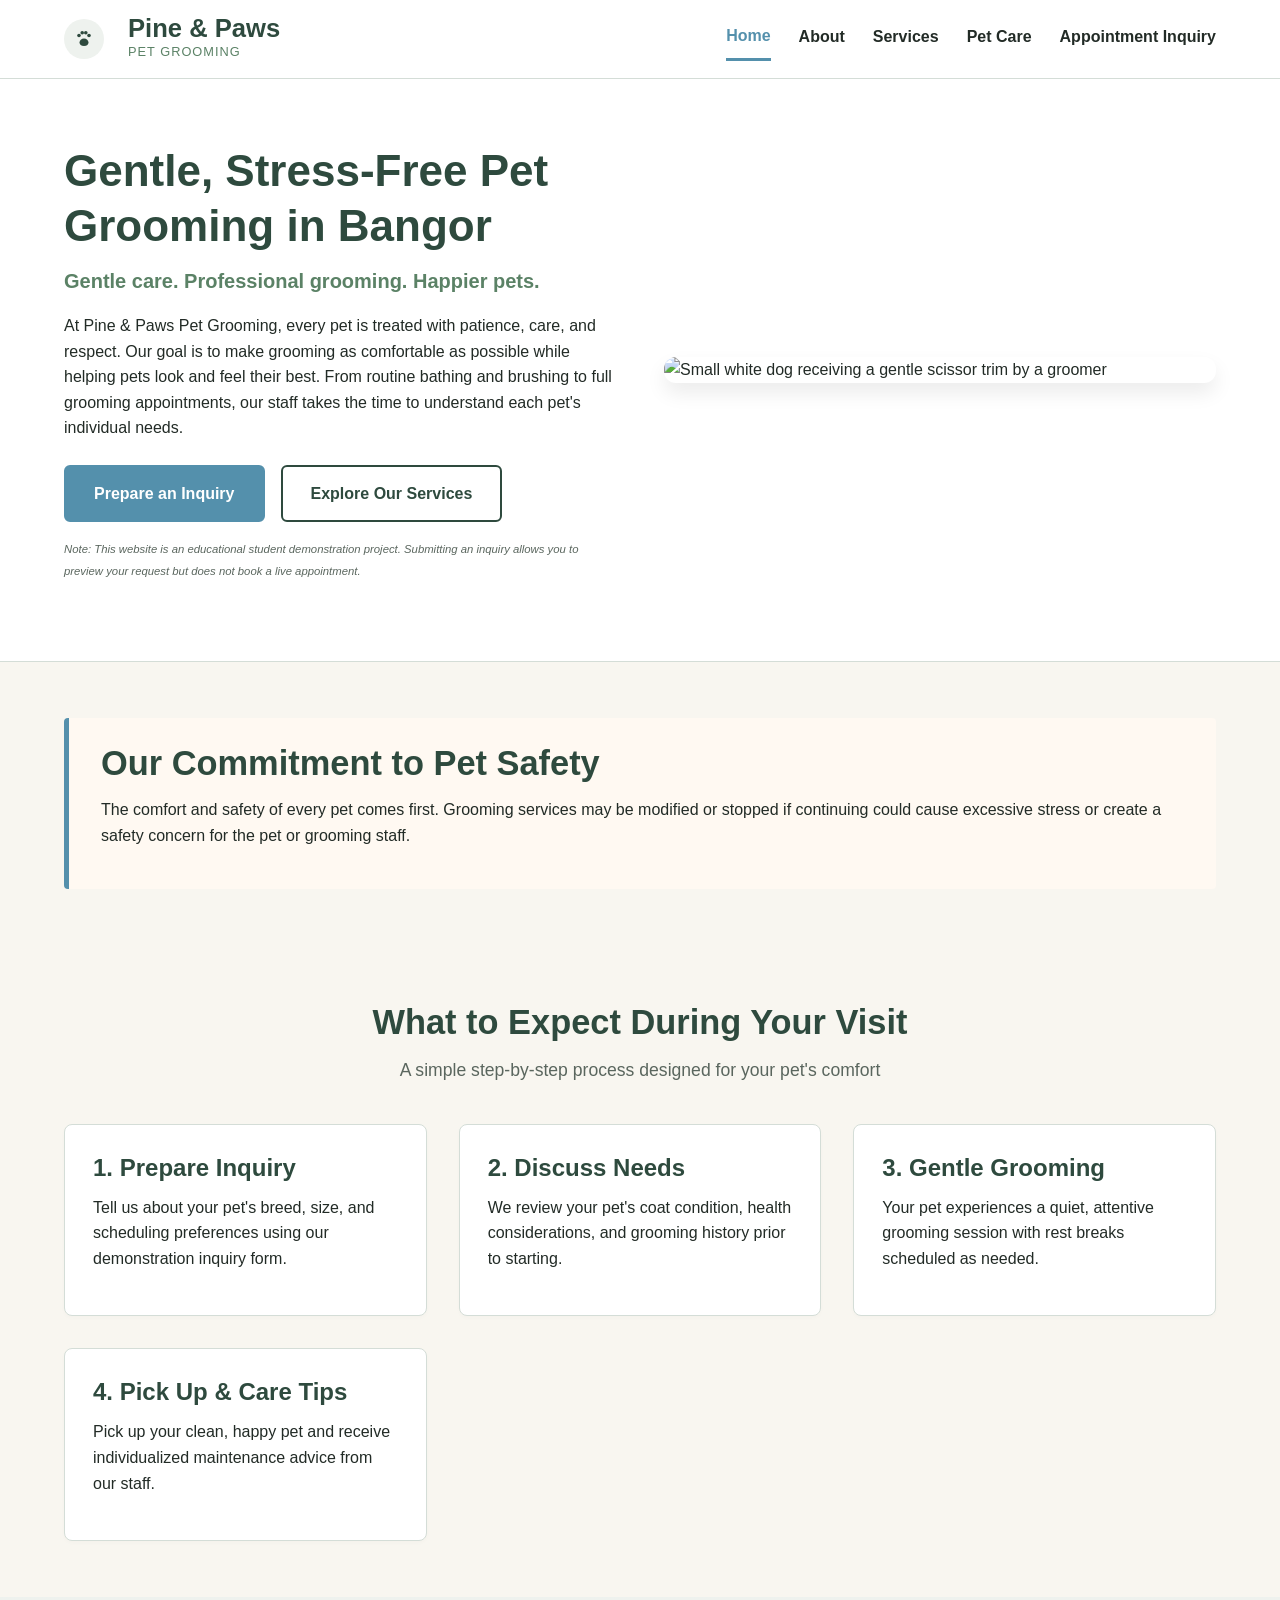
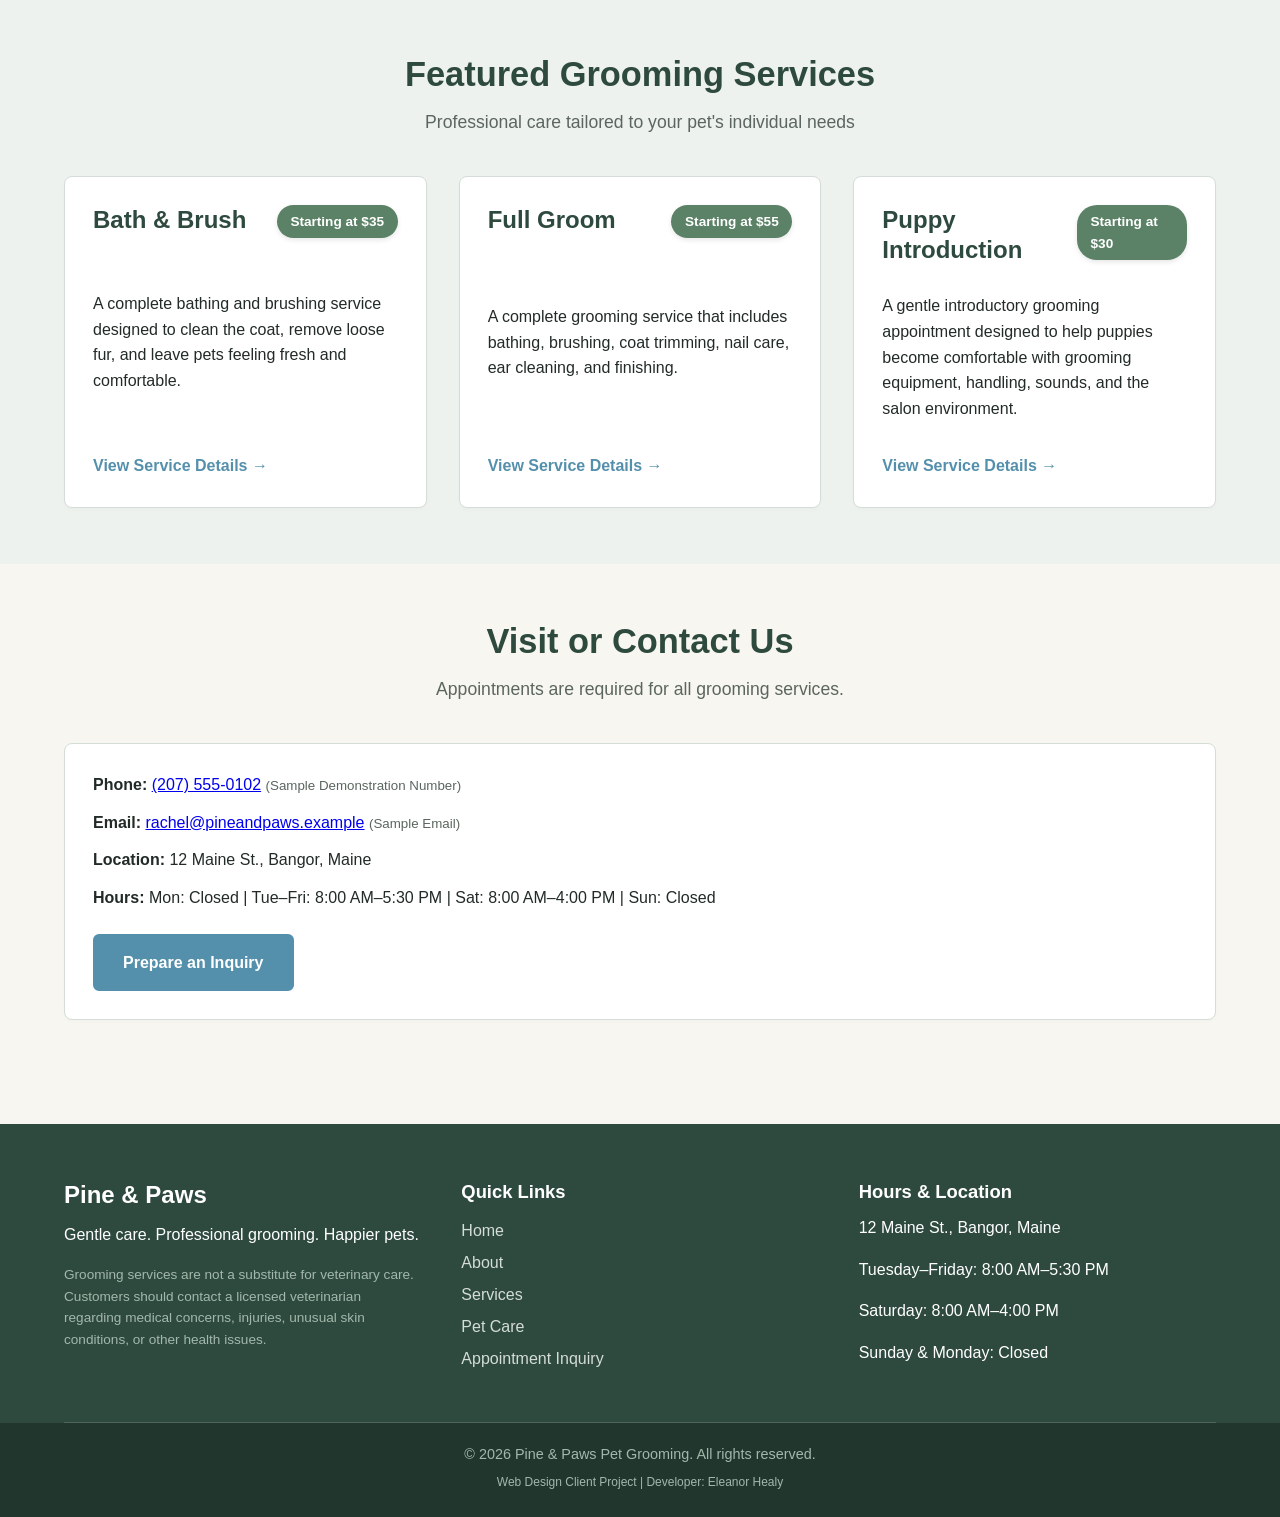
==== commit 1f628ab2: "testing update making a mild update for my repository." ====
--- a/index.html
+++ b/index.html
@@ -207,4 +207,4 @@
    </footer>
 
 </body>
-</html>+</html>
--- a/css/style.css
+++ b/css/style.css
@@ -930,4 +930,80 @@
   height: 24px;
   color: var(--primary);
   fill: currentColor;
-}+}
+/* What to Expect Section */
+#what-to-expect {
+  background-color: var(--bg-main);
+  background-image: 
+    linear-gradient(rgba(248, 246, 240, 0.85), rgba(248, 246, 240, 0.85)),
+    url("https://img.magnific.com/free-vector/hand-drawn-pet-grooming-pattern_23-2150051031.jpg?semt=ais_hybrid&w=740&q=80");
+  background-size: 500px;
+  background-position: center;
+  background-repeat: repeat;
+}
+
+/* Featured Grooming Services Section */
+.section-alt {
+  background-color: var(--bg-alt);
+  background-image: 
+    linear-gradient(rgba(238, 242, 238, 0.85), rgba(238, 242, 238, 0.85)),
+    url("https://img.magnific.com/free-vector/hand-drawn-pet-grooming-pattern_23-2150051031.jpg?semt=ais_hybrid&w=740&q=80");
+  background-size: 500px;
+  background-position: center;
+  background-repeat: repeat;
+}
+.badge {
+  display: inline-block;
+  background-color: var(--secondary); /* Uses your rich sage green, or change to var(--accent) for blue */
+  color: #FFFFFF;
+  padding: 0.35rem 0.85rem;
+  border-radius: 20px;
+  font-size: 0.85rem;
+  font-weight: 700;
+  box-shadow: 0 2px 5px rgba(0, 0, 0, 0.1); /* Adds a subtle lift */
+  border: none;
+}
+/* Clean up Value Cards (Left-align text and lists for readability) */
+.value-card {
+  text-align: left; /* Left-aligns text so lists and paragraphs look organized */
+  padding: 2rem;
+  display: flex;
+  flex-direction: column;
+  justify-content: flex-start;
+}
+
+.value-card h3 {
+  margin-bottom: 0.75rem;
+  color: var(--primary);
+}
+
+.value-card ul {
+  margin-top: 0.75rem;
+  padding-left: 1.25rem; /* Gives breathing room for bullet points */
+  color: var(--text);
+}
+
+.value-card li {
+  margin-bottom: 0.5rem;
+  line-height: 1.5;
+}
+
+/* Optional: Dedicated Team Section Grid for the staff profiles */
+.team-grid {
+  display: grid;
+  grid-template-columns: repeat(3, 1fr);
+  gap: 1.5rem;
+  margin-top: 2.5rem;
+}
+
+@media (max-width: 900px) {
+  .team-grid {
+    grid-template-columns: repeat(2, 1fr);
+  }
+}
+
+@media (max-width: 600px) {
+  .team-grid {
+    grid-template-columns: 1fr;
+  }
+}
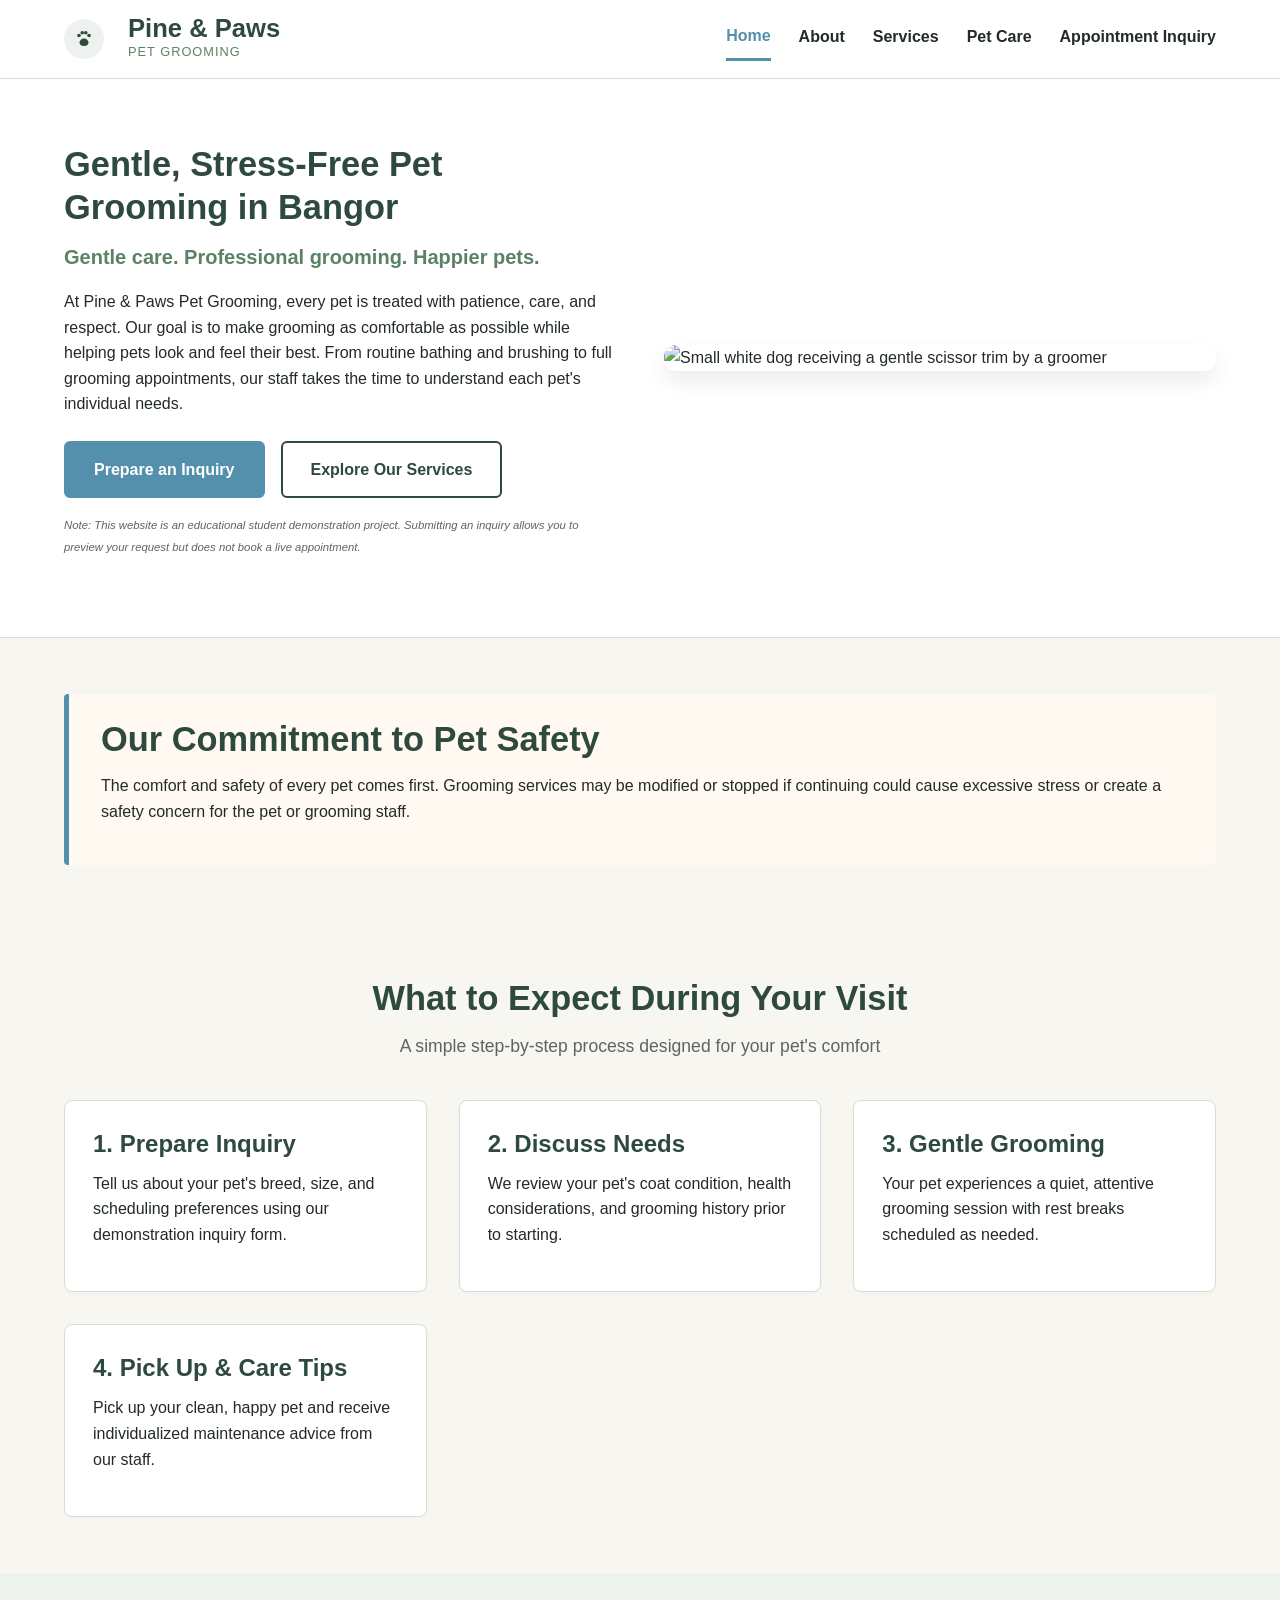
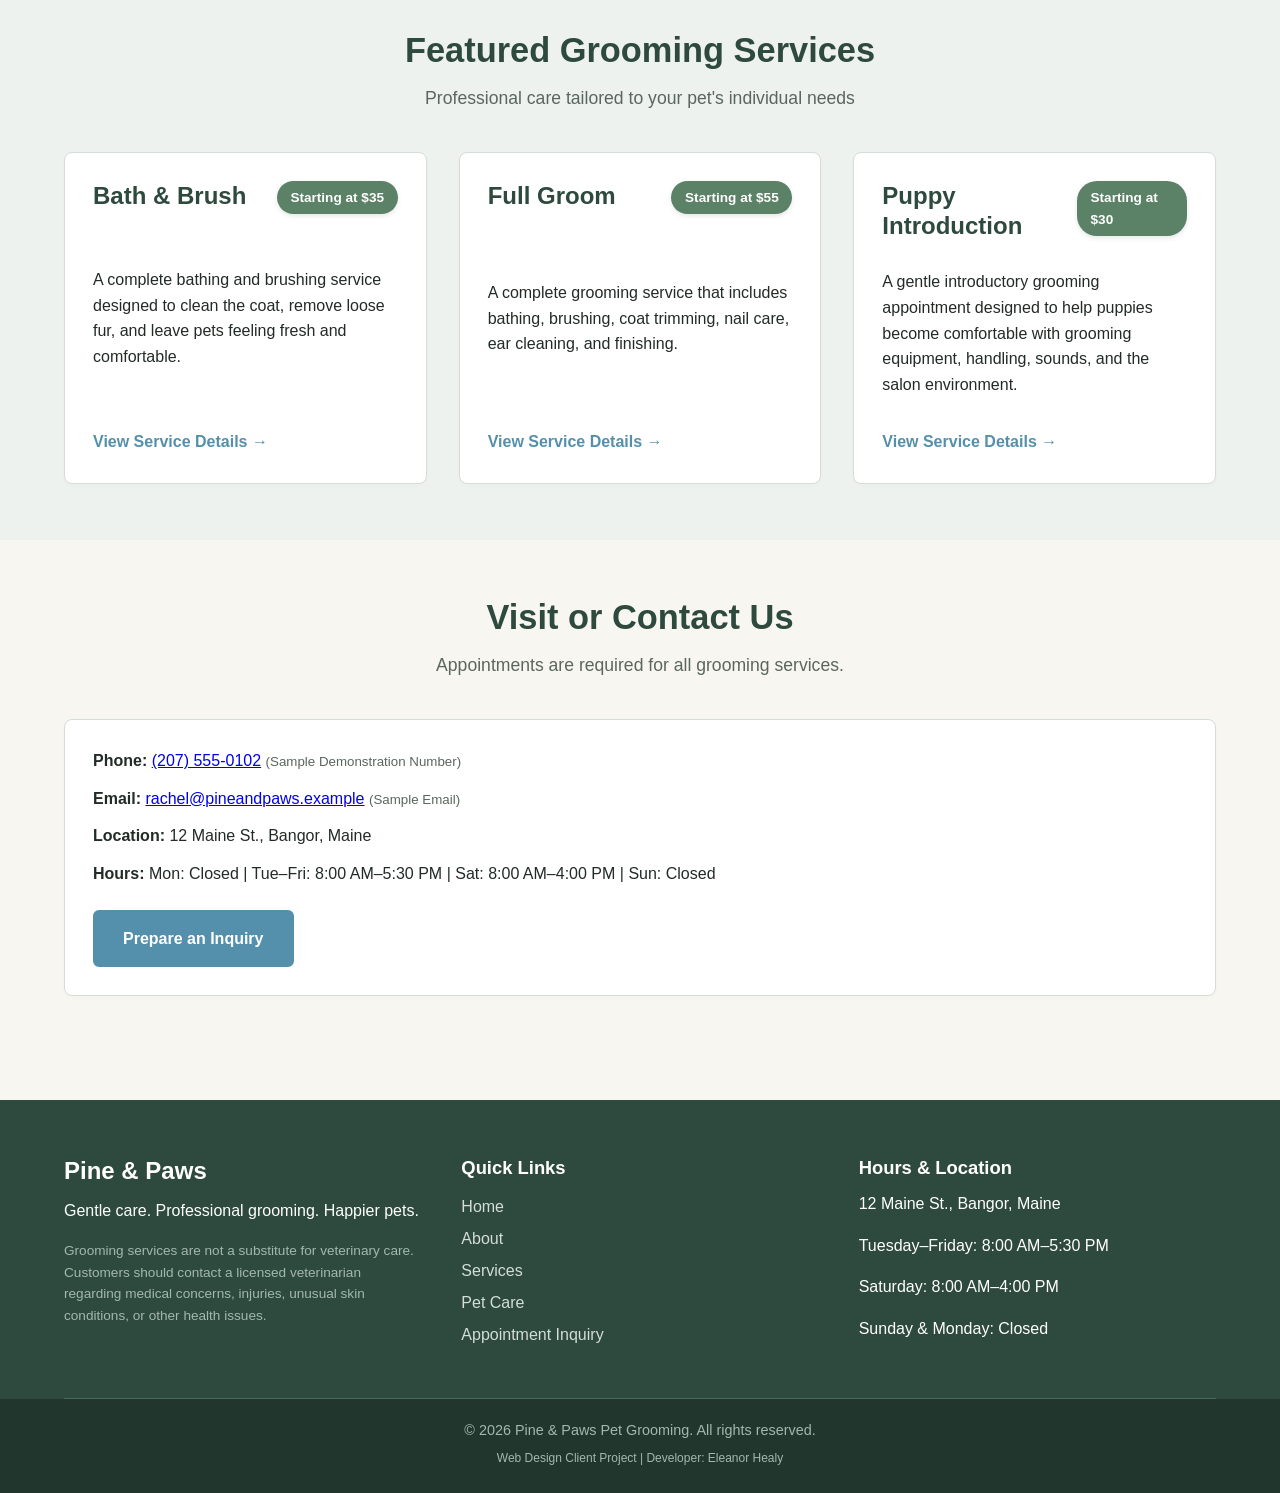
==== commit f22b050c: "text update I changed the size of my text" ====
--- a/index.html
+++ b/index.html
@@ -48,7 +48,7 @@
        <section class="hero" id="home">
            <div class="container hero-grid">
                <div class="hero-content">
-                   <h1>Gentle, Stress-Free Pet Grooming in Bangor</h1>
+                   <h2>Gentle, Stress-Free Pet Grooming in Bangor</h2>
                    <p class="lead">Gentle care. Professional grooming. Happier pets.</p>
                    <p>
                        At Pine & Paws Pet Grooming, every pet is treated with patience, care, and respect. Our goal is to make grooming as comfortable as possible while helping pets look and feel their best. From routine bathing and brushing to full grooming appointments, our staff takes the time to understand each pet's individual needs.
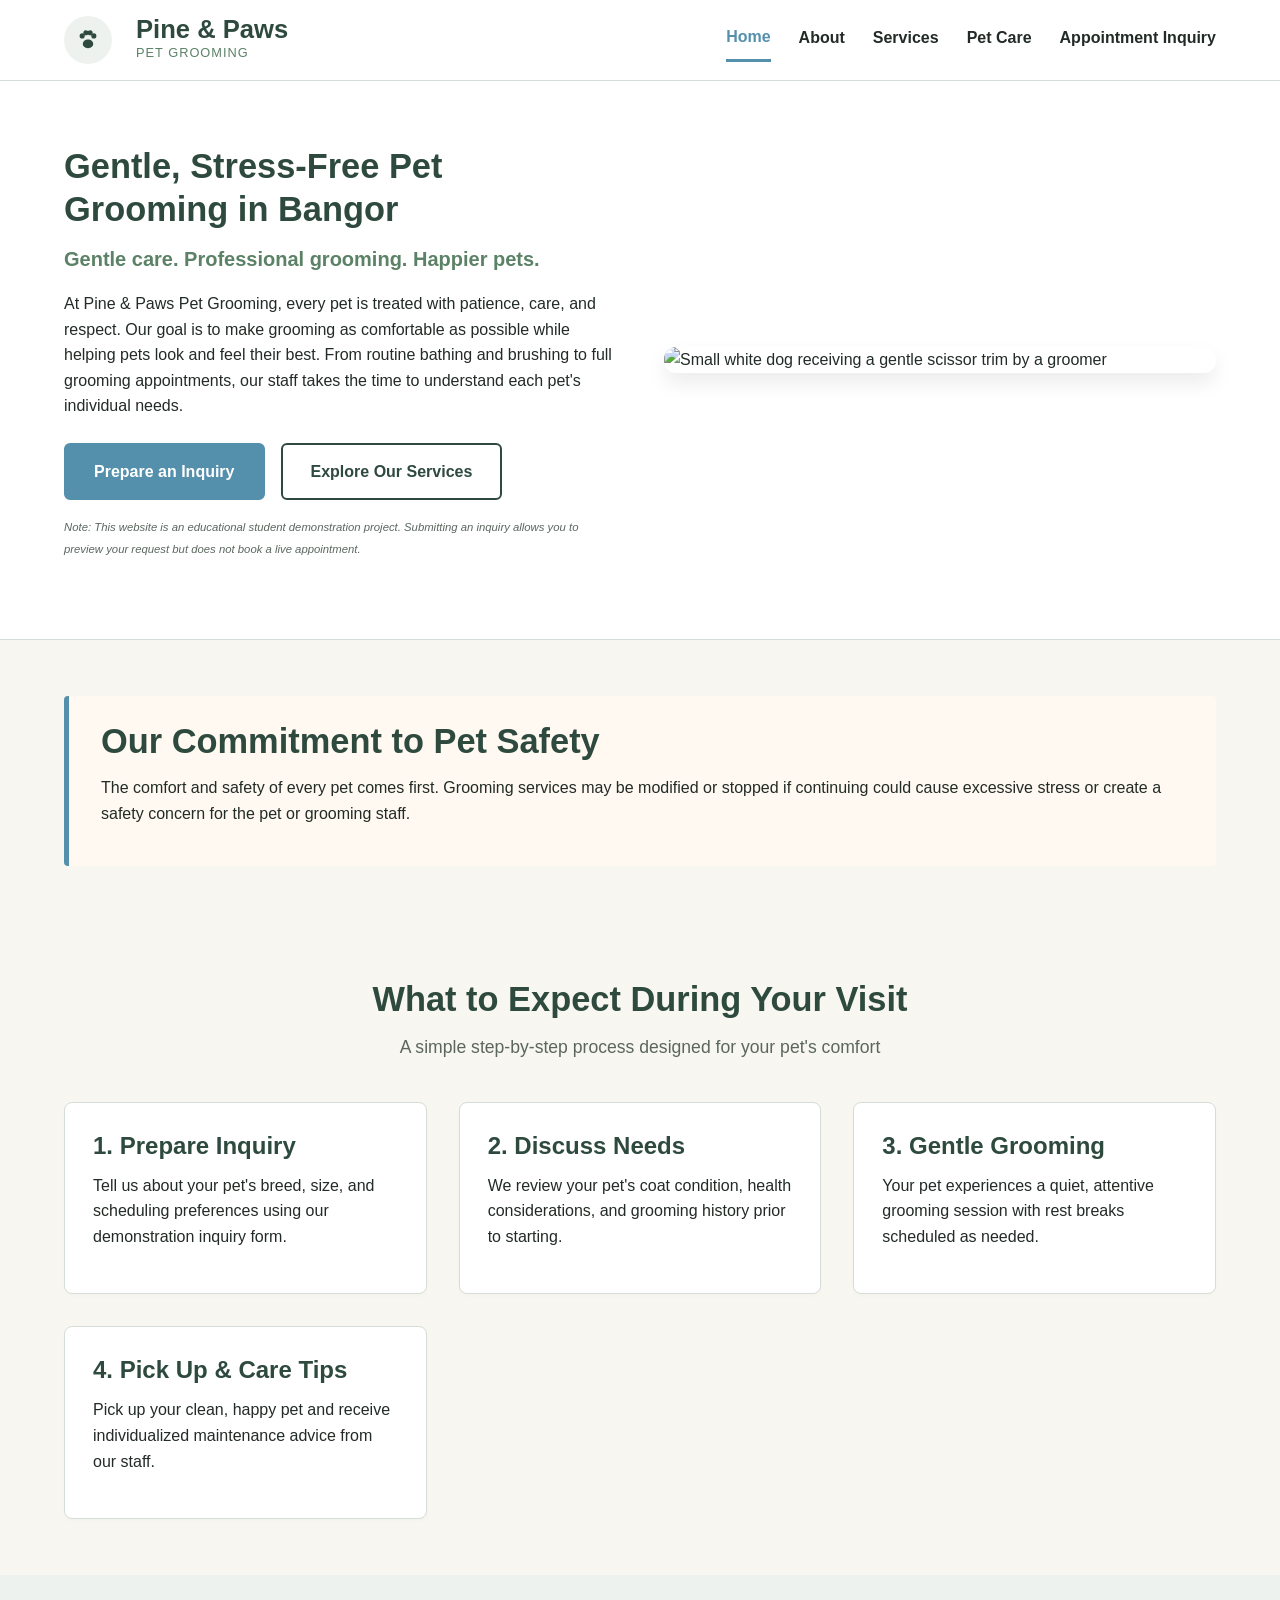
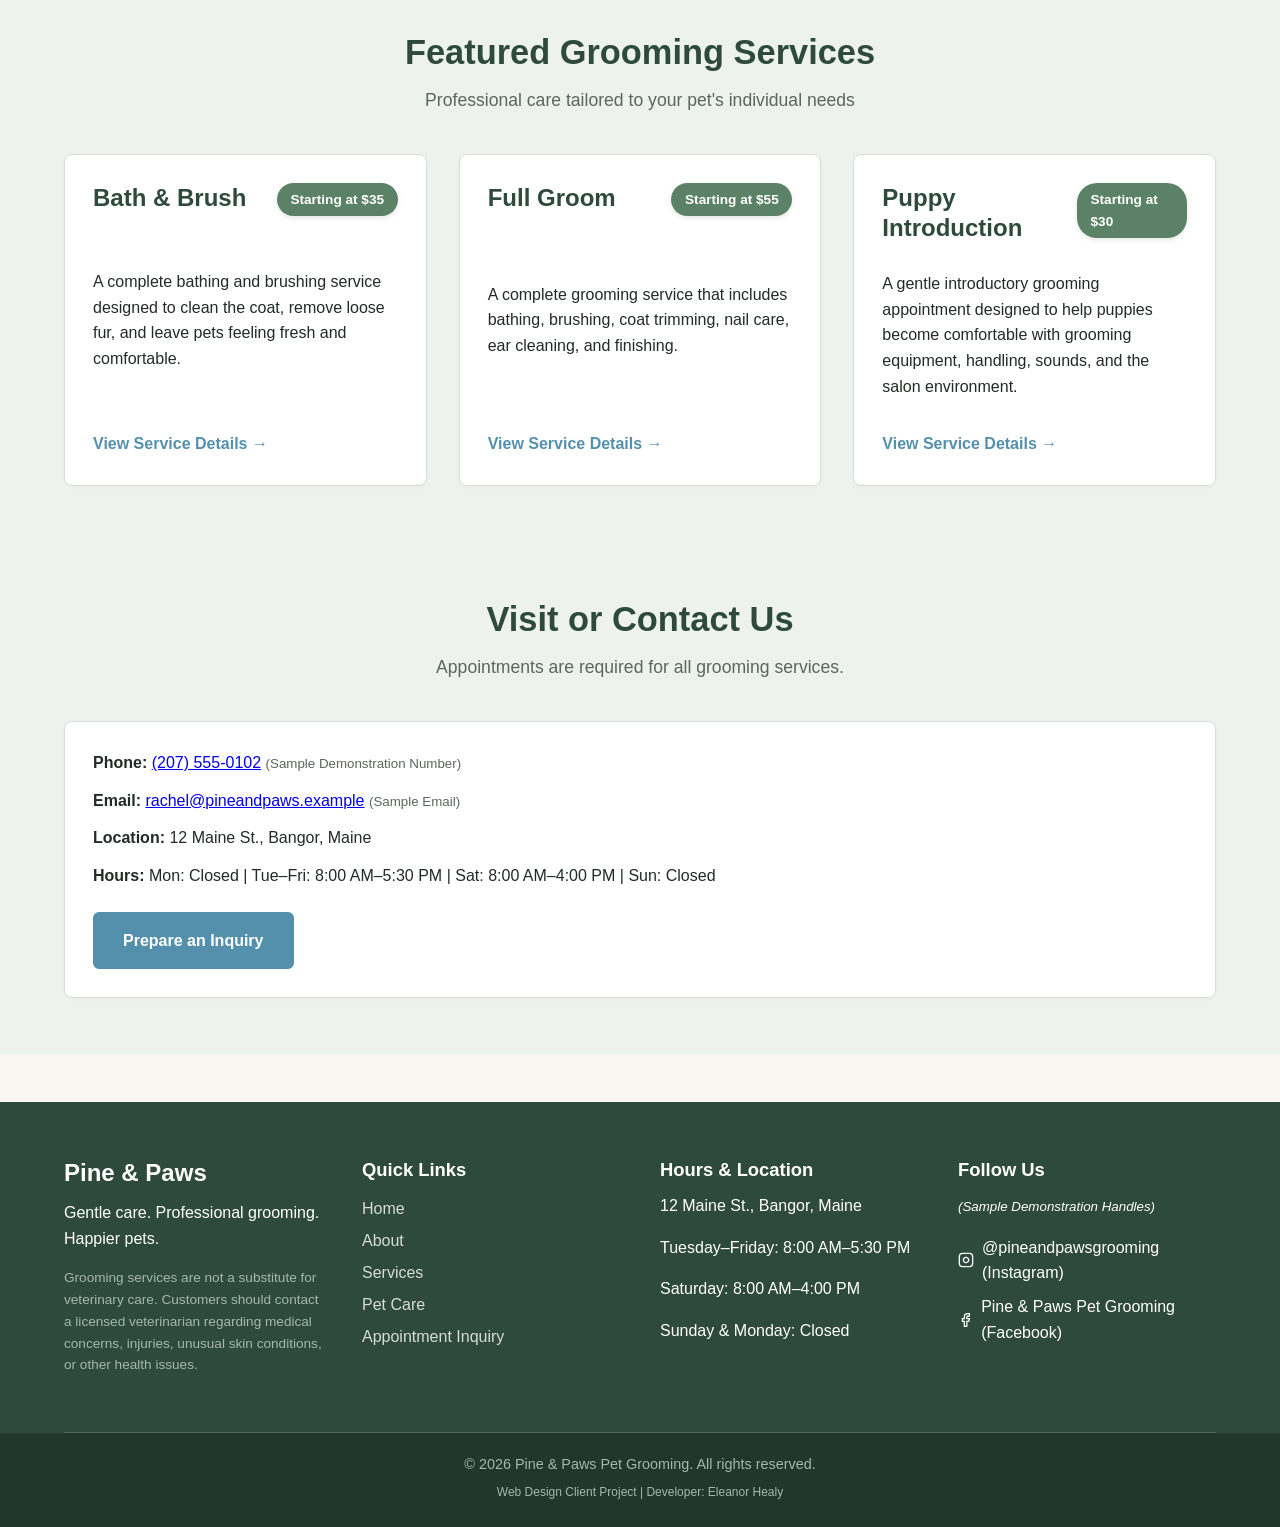
==== commit b2243f85: "phase 5 final updates I made my phase 5 final updates" ====
--- a/index.html
+++ b/index.html
@@ -14,15 +14,15 @@
        <div class="container header-container">
            <a href="index.html" class="brand-logo" aria-label="Pine and Paws Pet Grooming Home">
                <!-- Paw Print Logo Mark -->
-               <div class="logo-mark" aria-hidden="true" style="display: flex; align-items: center; justify-content: center; width: 40px; height: 40px; background-color: var(--bg-alt); border-radius: 50%; color: var(--primary); flex-shrink: 0; margin-right: 0.75rem;">
-                   <svg width="24" height="24" viewBox="0 0 24 24" fill="currentColor" style="color: var(--primary);">
+               <div class="logo-mark" aria-hidden="true" style="display: flex; align-items: center; justify-content: center; width: 48px; height: 48px; background-color: var(--bg-alt); border-radius: 50%; color: var(--primary); flex-shrink: 0; margin-right: 0.75rem;">
+                   <svg width="28" height="28" viewBox="0 0 24 24" fill="currentColor" style="color: var(--primary);">
                        <!-- Main pad -->
                        <path d="M12 11.5c-2.5 0-4.5 1.8-4.5 4 0 1.8 1.5 3.5 4.5 3.5s4.5-1.7 4.5-3.5c0-2.2-2-4-4.5-4z"/>
                        <!-- Toe pads -->
-                       <circle cx="7" cy="8.5" r="1.8"/>
-                       <circle cx="10.2" cy="5.8" r="1.8"/>
-                       <circle cx="13.8" cy="5.8" r="1.8"/>
-                       <circle cx="17" cy="8.5" r="1.8"/>
+                       <circle cx="7" cy="8.5" r="2.2"/>
+                       <circle cx="10.2" cy="5.8" r="2.2"/>
+                       <circle cx="13.8" cy="5.8" r="2.2"/>
+                       <circle cx="17" cy="8.5" r="2.2"/>
                    </svg>
                </div>
                <div>
@@ -197,6 +197,30 @@
                <p>Saturday: 8:00 AM–4:00 PM</p>
                <p>Sunday & Monday: Closed</p>
            </div>
+           <div class="footer-col">
+               <h4>Follow Us</h4>
+               <p><small><em>(Sample Demonstration Handles)</em></small></p>
+               <ul class="social-links" style="display: flex; flex-direction: column; gap: 0.5rem; margin-top: 0.5rem;">
+                   <li>
+                       <span style="display: inline-flex; align-items: center; gap: 0.5rem;">
+                           <svg width="18" height="18" viewBox="0 0 24 24" fill="none" stroke="currentColor" stroke-width="2" aria-hidden="true">
+                               <rect x="2" y="2" width="20" height="20" rx="5" ry="5"></rect>
+                               <path d="M16 11.37A4 4 0 1 1 12.63 8 4 4 0 0 1 16 11.37z"></path>
+                               <line x1="17.5" y1="6.5" x2="17.51" y2="6.5"></line>
+                           </svg>
+                           @pineandpawsgrooming (Instagram)
+                       </span>
+                   </li>
+                   <li>
+                       <span style="display: inline-flex; align-items: center; gap: 0.5rem;">
+                           <svg width="18" height="18" viewBox="0 0 24 24" fill="none" stroke="currentColor" stroke-width="2" aria-hidden="true">
+                               <path d="M18 2h-3a5 5 0 0 0-5 5v3H7v4h3v8h4v-8h3l1-4h-4V7a1 1 0 0 1 1-1h3z"></path>
+                           </svg>
+                           Pine & Paws Pet Grooming (Facebook)
+                       </span>
+                   </li>
+               </ul>
+           </div>
        </div>
        <div class="footer-bottom">
            <div class="container">
--- a/css/style.css
+++ b/css/style.css
@@ -38,8 +38,8 @@
   margin-bottom: 0.75rem;
 }
 
-h1 { font-size: 2.5rem; }
-h2 { font-size: 2rem; }
+h1 { font-size: clamp(2rem, 4vw + 1rem, 2.75rem); }
+h2 { font-size: clamp(1.5rem, 2.5vw + 0.8rem, 2.15rem); }
 h3 { font-size: 1.5rem; }
 h4 { font-size: 1.15rem; }
 
@@ -74,8 +74,10 @@
   font-size: 1.1rem;
 }
 
-.button {
-  display: inline-block;
+.button, .cta-button {
+  display: inline-flex;
+  align-items: center;
+  justify-content: center;
   padding: 0.85rem 1.75rem;
   background-color: var(--accent);
   color: #FFFFFF;
@@ -83,14 +85,16 @@
   border-radius: 6px;
   font-weight: 600;
   border: 2px solid var(--accent);
-  transition: background-color 0.2s ease, color 0.2s ease;
+  transition: background-color 0.2s ease, color 0.2s ease, transform 0.1s ease-in-out;
   cursor: pointer;
-}
-
-.button:hover {
-  background-color: #2c708b;
-  border-color: #2c708b;
+  min-height: 44px;
+}
+
+.button:hover, .cta-button:hover {
+  background-color: #427891;
+  border-color: #427891;
   color: #FFFFFF;
+  transform: translateY(-2px);
 }
 
 .button-outline {
@@ -106,13 +110,14 @@
 
 .badge {
   display: inline-block;
-  background-color: var(--bg-main);
-  color: var(--primary);
-  padding: 0.25rem 0.65rem;
+  background-color: var(--secondary);
+  color: #FFFFFF;
+  padding: 0.35rem 0.85rem;
   border-radius: 20px;
   font-size: 0.85rem;
   font-weight: 700;
-  border: 1px solid var(--border);
+  box-shadow: 0 2px 5px rgba(0, 0, 0, 0.1);
+  border: none;
 }
 
 .safety-callout {
@@ -125,6 +130,14 @@
 .safety-callout h3 {
   color: var(--accent);
   margin-bottom: 0.5rem;
+}
+
+.cta-container {
+  text-align: center;
+  padding: 2rem;
+  background-color: var(--bg-card);
+  border-radius: 8px;
+  border: 1px solid var(--border);
 }
 
 /* ==========================================================================
@@ -146,7 +159,29 @@
 }
 
 .brand-logo {
+  display: flex;
+  align-items: center;
+  gap: 0.75rem;
   text-decoration: none;
+}
+
+.logo-mark {
+  display: flex;
+  align-items: center;
+  justify-content: center;
+  width: 48px;
+  height: 48px;
+  background-color: var(--bg-alt);
+  border-radius: 50%;
+  color: var(--primary);
+  flex-shrink: 0;
+}
+
+.logo-mark svg {
+  width: 28px;
+  height: 28px;
+  color: var(--primary);
+  fill: currentColor;
 }
 
 .logo-text {
@@ -176,13 +211,17 @@
   color: var(--text);
   font-weight: 600;
   padding-bottom: 0.25rem;
+  min-height: 44px;
+  display: inline-flex;
+  align-items: center;
   transition: color 0.2s ease, border-bottom 0.2s ease;
 }
 
 .main-nav a:hover,
 .main-nav a.active {
   color: var(--accent);
-  border-bottom: 2px solid var(--accent);
+  border-bottom: 3px solid var(--accent);
+  font-weight: 700;
 }
 
 /* ==========================================================================
@@ -269,7 +308,6 @@
   font-size: 0.95rem;
   color: var(--primary);
 }
-
 
 .contact-info-list {
   list-style: none;
@@ -310,6 +348,7 @@
   font-family: inherit;
   font-size: 1rem;
   background-color: var(--bg-main);
+  min-height: 44px;
 }
 
 .form-control:focus {
@@ -321,6 +360,56 @@
 textarea.form-control {
   min-height: 120px;
   resize: vertical;
+}
+
+.form-toggle-btn {
+  background-color: #2c4c3b;
+  color: #ffffff;
+  border: none;
+  padding: 0.75rem 1.25rem;
+  font-size: 1rem;
+  border-radius: 4px;
+  cursor: pointer;
+  width: 100%;
+  text-align: left;
+  font-weight: bold;
+  margin-bottom: 1rem;
+}
+
+.form-toggle-btn:hover {
+  background-color: #3d6651;
+}
+
+.form-dropdown-content {
+  display: none;
+}
+
+/* Collapsible Card Elements */
+.card-toggle-btn {
+  background-color: #2c4c3b;
+  color: #ffffff;
+  border: none;
+  padding: 0.75rem 1rem;
+  font-size: 1.1rem;
+  font-weight: bold;
+  border-radius: 4px;
+  cursor: pointer;
+  width: 100%;
+  text-align: left;
+  margin-bottom: 0.5rem;
+}
+
+.card-toggle-btn:hover {
+  background-color: #3d6651;
+}
+
+.card-dropdown-content {
+  display: none;
+  padding-top: 0.5rem;
+}
+
+.collapsible-card.active .card-dropdown-content {
+  display: block;
 }
 
 /* ==========================================================================
@@ -384,7 +473,7 @@
 }
 
 /* ==========================================================================
-   8. About Page
+   8. About, Services & Booking Page Layouts
    ========================================================================== */
 .about-hero {
   background-color: var(--bg-card);
@@ -404,7 +493,6 @@
   margin: 0 auto;
 }
 
-
 .about-story-grid {
   display: flex;
   align-items: center;
@@ -423,7 +511,6 @@
   border-radius: 12px;
   box-shadow: 0 8px 16px rgba(0,0,0,0.06);
 }
-
 
 .values-grid {
   display: grid;
@@ -432,8 +519,11 @@
 }
 
 .value-card {
-  text-align: center;
+  text-align: left;
   padding: 2rem 1.5rem;
+  display: flex;
+  flex-direction: column;
+  justify-content: flex-start;
 }
 
 .value-card h3 {
@@ -441,6 +531,23 @@
   margin-bottom: 0.75rem;
 }
 
+.value-card ul {
+  margin-top: 0.75rem;
+  padding-left: 1.25rem;
+  color: var(--text);
+}
+
+.value-card li {
+  margin-bottom: 0.5rem;
+  line-height: 1.5;
+}
+
+.team-grid {
+  display: grid;
+  grid-template-columns: repeat(3, 1fr);
+  gap: 1.5rem;
+  margin-top: 2.5rem;
+}
 
 .team-card {
   display: flex;
@@ -473,220 +580,33 @@
   letter-spacing: 0.5px;
   margin-bottom: 0.75rem;
 }
-/* ==========================================================================
-   9. Services Page
-   ========================================================================== */
-.about-hero {
-  background-color: var(--bg-card);
-  padding: 3rem 0;
-  border-bottom: 1px solid var(--border);
-  text-align: center;
-}
-
-.about-hero h1 {
-  margin-bottom: 0.5rem;
-}
-
-.about-hero .lead {
-  font-size: 1.2rem;
-  color: var(--secondary);
-  max-width: 700px;
-  margin: 0 auto;
-}
-
-
-.about-story-grid {
-  display: flex;
-  align-items: center;
-  gap: 3rem;
-}
-
-.about-story-content {
-  flex: 1;
-}
-
-.about-story-image {
-  flex: 1;
-}
-
-.about-story-image img {
-  border-radius: 12px;
-  box-shadow: 0 8px 16px rgba(0,0,0,0.06);
-}
-
-
-.values-grid {
-  display: grid;
-  grid-template-columns: repeat(3, 1fr);
-  gap: 1.5rem;
-}
-
-.value-card {
-  text-align: center;
-  padding: 2rem 1.5rem;
-}
-
-.value-card h3 {
-  color: var(--primary);
-  margin-bottom: 0.75rem;
-}
-
-
-.team-card {
-  display: flex;
-  align-items: center;
-  gap: 2rem;
-  background-color: var(--bg-card);
-  border: 1px solid var(--border);
-  border-radius: 8px;
-  padding: 2rem;
-}
-
-.team-image {
-  width: 220px;
-  height: 220px;
-  object-fit: cover;
-  border-radius: 50%;
-  border: 4px solid var(--secondary);
-  flex-shrink: 0;
-}
-
-.team-details {
-  flex: 1;
-}
-
-.team-role {
-  color: var(--accent);
-  font-weight: 700;
-  font-size: 0.95rem;
-  text-transform: uppercase;
-  letter-spacing: 0.5px;
-  margin-bottom: 0.75rem;
-}
-/* ==========================================================================
-   10. Booking Page
-   ========================================================================== */
-.about-hero {
-  background-color: var(--bg-card);
-  padding: 3rem 0;
-  border-bottom: 1px solid var(--border);
-  text-align: center;
-}
-
-.about-hero h1 {
-  margin-bottom: 0.5rem;
-}
-
-.about-hero .lead {
-  font-size: 1.2rem;
-  color: var(--secondary);
-  max-width: 700px;
-  margin: 0 auto;
-}
-
-
-.about-story-grid {
-  display: flex;
-  align-items: center;
-  gap: 3rem;
-}
-
-.about-story-content {
-  flex: 1;
-}
-
-.about-story-image {
-  flex: 1;
-}
-
-.about-story-image img {
-  border-radius: 12px;
-  box-shadow: 0 8px 16px rgba(0,0,0,0.06);
-}
-
-
-.values-grid {
-  display: grid;
-  grid-template-columns: repeat(3, 1fr);
-  gap: 1.5rem;
-}
-
-.value-card {
-  text-align: center;
-  padding: 2rem 1.5rem;
-}
-
-.value-card h3 {
-  color: var(--primary);
-  margin-bottom: 0.75rem;
-}
-
-
-.team-card {
-  display: flex;
-  align-items: center;
-  gap: 2rem;
-  background-color: var(--bg-card);
-  border: 1px solid var(--border);
-  border-radius: 8px;
-  padding: 2rem;
-}
-
-.team-image {
-  width: 220px;
-  height: 220px;
-  object-fit: cover;
-  border-radius: 50%;
-  border: 4px solid var(--secondary);
-  flex-shrink: 0;
-}
-
-.team-details {
-  flex: 1;
-}
-
-.team-role {
-  color: var(--accent);
-  font-weight: 700;
-  font-size: 0.95rem;
-  text-transform: uppercase;
-  letter-spacing: 0.5px;
-  margin-bottom: 0.75rem;
-}
-.cta-container {
-  text-align: center;
-  padding: 2rem;
-  background-color: var(--bg-card); /* Matches card background */
-  border-radius: 8px;
-  border: 1px solid var(--border);
-}
-
-.cta-button {
-  display: inline-block;
-  padding: 12px 28px;
-  font-size: 1rem;
-  font-weight: 600;
-  color: #ffffff;
-  background-color: var(--accent); /* Uses your primary accent color (#5490ac) */
-  border: none;
-  border-radius: 6px;
-  text-decoration: none;
-  transition: background-color 0.2s ease-in-out, transform 0.1s ease-in-out;
-  cursor: pointer;
-}
-
-.cta-button:hover {
-  background-color: #427891; /* Darkened variant of --accent for hover effect */
-  transform: translateY(-2px);
-}
-
-.cta-button:focus {
-  outline: 3px solid var(--secondary); /* Highlight ring using secondary color */
-}
-/* ==========================================================================
-   11. Phase 2: Accessibility & Focus States
-   ========================================================================== */
-
+
+/* ==========================================================================
+   9. Section Background Patterns
+   ========================================================================== */
+#what-to-expect {
+  background-color: var(--bg-main);
+  background-image: 
+    linear-gradient(rgba(248, 246, 240, 0.85), rgba(248, 246, 240, 0.85)),
+    url("https://img.magnific.com/free-vector/hand-drawn-pet-grooming-pattern_23-2150051031.jpg?semt=ais_hybrid&w=740&q=80");
+  background-size: 500px;
+  background-position: center;
+  background-repeat: repeat;
+}
+
+#contact {
+  background-color: var(--bg-alt);
+  background-image: 
+    linear-gradient(rgba(238, 242, 238, 0.85), rgba(238, 242, 238, 0.85)),
+    url("https://img.magnific.com/free-vector/hand-drawn-pet-grooming-pattern_23-2150051031.jpg?semt=ais_hybrid&w=740&q=80");
+  background-size: 500px;
+  background-position: center;
+  background-repeat: repeat;
+}
+
+/* ==========================================================================
+   10. Accessibility & Focus States
+   ========================================================================== */
 a:focus-visible,
 button:focus-visible,
 input:focus-visible,
@@ -698,32 +618,8 @@
   border-radius: 4px;
 }
 
-.main-nav a,
-.button,
-.cta-button,
-.form-control,
-button {
-  min-height: 44px;
-  display: inline-flex;
-  align-items: center;
-}
-
-.main-nav a.active {
-  font-weight: 700;
-  border-bottom: 3px solid var(--accent);
-}
-
-h1 {
-  font-size: clamp(2rem, 4vw + 1rem, 2.75rem);
-}
-
-h2 {
-  font-size: clamp(1.5rem, 2.5vw + 0.8rem, 2.15rem);
-}
-
-
-/* ==========================================================================
-   12. Responsive Breakpoint 1: Tablets & Laptops (max-width: 900px)
+/* ==========================================================================
+   11. Responsive Breakpoints
    ========================================================================== */
 @media (max-width: 900px) {
   .container {
@@ -731,7 +627,8 @@
   }
 
   .card-grid,
-  .values-grid {
+  .values-grid,
+  .team-grid {
     grid-template-columns: repeat(2, 1fr);
     gap: 1.5rem;
   }
@@ -761,10 +658,6 @@
   }
 }
 
-
-/* ==========================================================================
-   13. Responsive Breakpoint 2: Smartphones & Mobile (max-width: 600px)
-   ========================================================================== */
 @media (max-width: 600px) {
   .section {
     padding: 2.25rem 0;
@@ -772,7 +665,7 @@
 
   .header-container {
     flex-direction: column;
-    gap: 1rem;
+    gap: 1.0rem;
     text-align: center;
   }
 
@@ -814,7 +707,8 @@
 
   .card-grid,
   .pet-care-grid,
-  .values-grid {
+  .values-grid,
+  .team-grid {
     grid-template-columns: 1fr;
     gap: 1.25rem;
   }
@@ -850,160 +744,4 @@
   .safety-callout {
     padding: 1.25rem 1rem;
   }
-}
-/* Style for the form dropdown trigger button */
-.form-toggle-btn {
-    background-color: #2c4c3b;
-    color: #ffffff;
-    border: none;
-    padding: 0.75rem 1.25rem;
-    font-size: 1rem;
-    border-radius: 4px;
-    cursor: pointer;
-    width: 100%;
-    text-align: left;
-    font-weight: bold;
-    margin-bottom: 1rem;
-}
-
-.form-toggle-btn:hover {
-    background-color: #3d6651;
-}
-
-/* Hide the form content by default */
-.form-dropdown-content {
-    display: none;
-}
-/* Styling for Collapsible Card Header Buttons */
-.card-toggle-btn {
-    background-color: #2c4c3b;
-    color: #ffffff;
-    border: none;
-    padding: 0.75rem 1rem;
-    font-size: 1.1rem;
-    font-weight: bold;
-    border-radius: 4px;
-    cursor: pointer;
-    width: 100%;
-    text-align: left;
-    margin-bottom: 0.5rem;
-}
-
-.card-toggle-btn:hover {
-    background-color: #3d6651;
-}
-
-/* Hide content until expanded */
-.card-dropdown-content {
-    display: none;
-    padding-top: 0.5rem;
-}
-
-/* Display content when the active class is present */
-.collapsible-card.active .card-dropdown-content {
-    display: block;
-}
-/* ==========================================================================
-   Logo Mark Styling
-   ========================================================================== */
-.brand-logo {
-  display: flex;
-  align-items: center;
-  gap: 0.75rem;
-  text-decoration: none;
-}
-
-.logo-mark {
-  display: flex;
-  align-items: center;
-  justify-content: center;
-  width: 40px;
-  height: 40px;
-  background-color: var(--bg-alt);
-  border-radius: 50%;
-  color: var(--primary);
-  flex-shrink: 0;
-}
-
-.logo-mark svg {
-  width: 24px;
-  height: 24px;
-  color: var(--primary);
-  fill: currentColor;
-}
-/* What to Expect Section */
-#what-to-expect {
-  background-color: var(--bg-main);
-  background-image: 
-    linear-gradient(rgba(248, 246, 240, 0.85), rgba(248, 246, 240, 0.85)),
-    url("https://img.magnific.com/free-vector/hand-drawn-pet-grooming-pattern_23-2150051031.jpg?semt=ais_hybrid&w=740&q=80");
-  background-size: 500px;
-  background-position: center;
-  background-repeat: repeat;
-}
-
-/* Featured Grooming Services Section */
-.section-alt {
-  background-color: var(--bg-alt);
-  background-image: 
-    linear-gradient(rgba(238, 242, 238, 0.85), rgba(238, 242, 238, 0.85)),
-    url("https://img.magnific.com/free-vector/hand-drawn-pet-grooming-pattern_23-2150051031.jpg?semt=ais_hybrid&w=740&q=80");
-  background-size: 500px;
-  background-position: center;
-  background-repeat: repeat;
-}
-.badge {
-  display: inline-block;
-  background-color: var(--secondary); /* Uses your rich sage green, or change to var(--accent) for blue */
-  color: #FFFFFF;
-  padding: 0.35rem 0.85rem;
-  border-radius: 20px;
-  font-size: 0.85rem;
-  font-weight: 700;
-  box-shadow: 0 2px 5px rgba(0, 0, 0, 0.1); /* Adds a subtle lift */
-  border: none;
-}
-/* Clean up Value Cards (Left-align text and lists for readability) */
-.value-card {
-  text-align: left; /* Left-aligns text so lists and paragraphs look organized */
-  padding: 2rem;
-  display: flex;
-  flex-direction: column;
-  justify-content: flex-start;
-}
-
-.value-card h3 {
-  margin-bottom: 0.75rem;
-  color: var(--primary);
-}
-
-.value-card ul {
-  margin-top: 0.75rem;
-  padding-left: 1.25rem; /* Gives breathing room for bullet points */
-  color: var(--text);
-}
-
-.value-card li {
-  margin-bottom: 0.5rem;
-  line-height: 1.5;
-}
-
-/* Optional: Dedicated Team Section Grid for the staff profiles */
-.team-grid {
-  display: grid;
-  grid-template-columns: repeat(3, 1fr);
-  gap: 1.5rem;
-  margin-top: 2.5rem;
-}
-
-@media (max-width: 900px) {
-  .team-grid {
-    grid-template-columns: repeat(2, 1fr);
-  }
-}
-
-@media (max-width: 600px) {
-  .team-grid {
-    grid-template-columns: 1fr;
-  }
-}
+}
